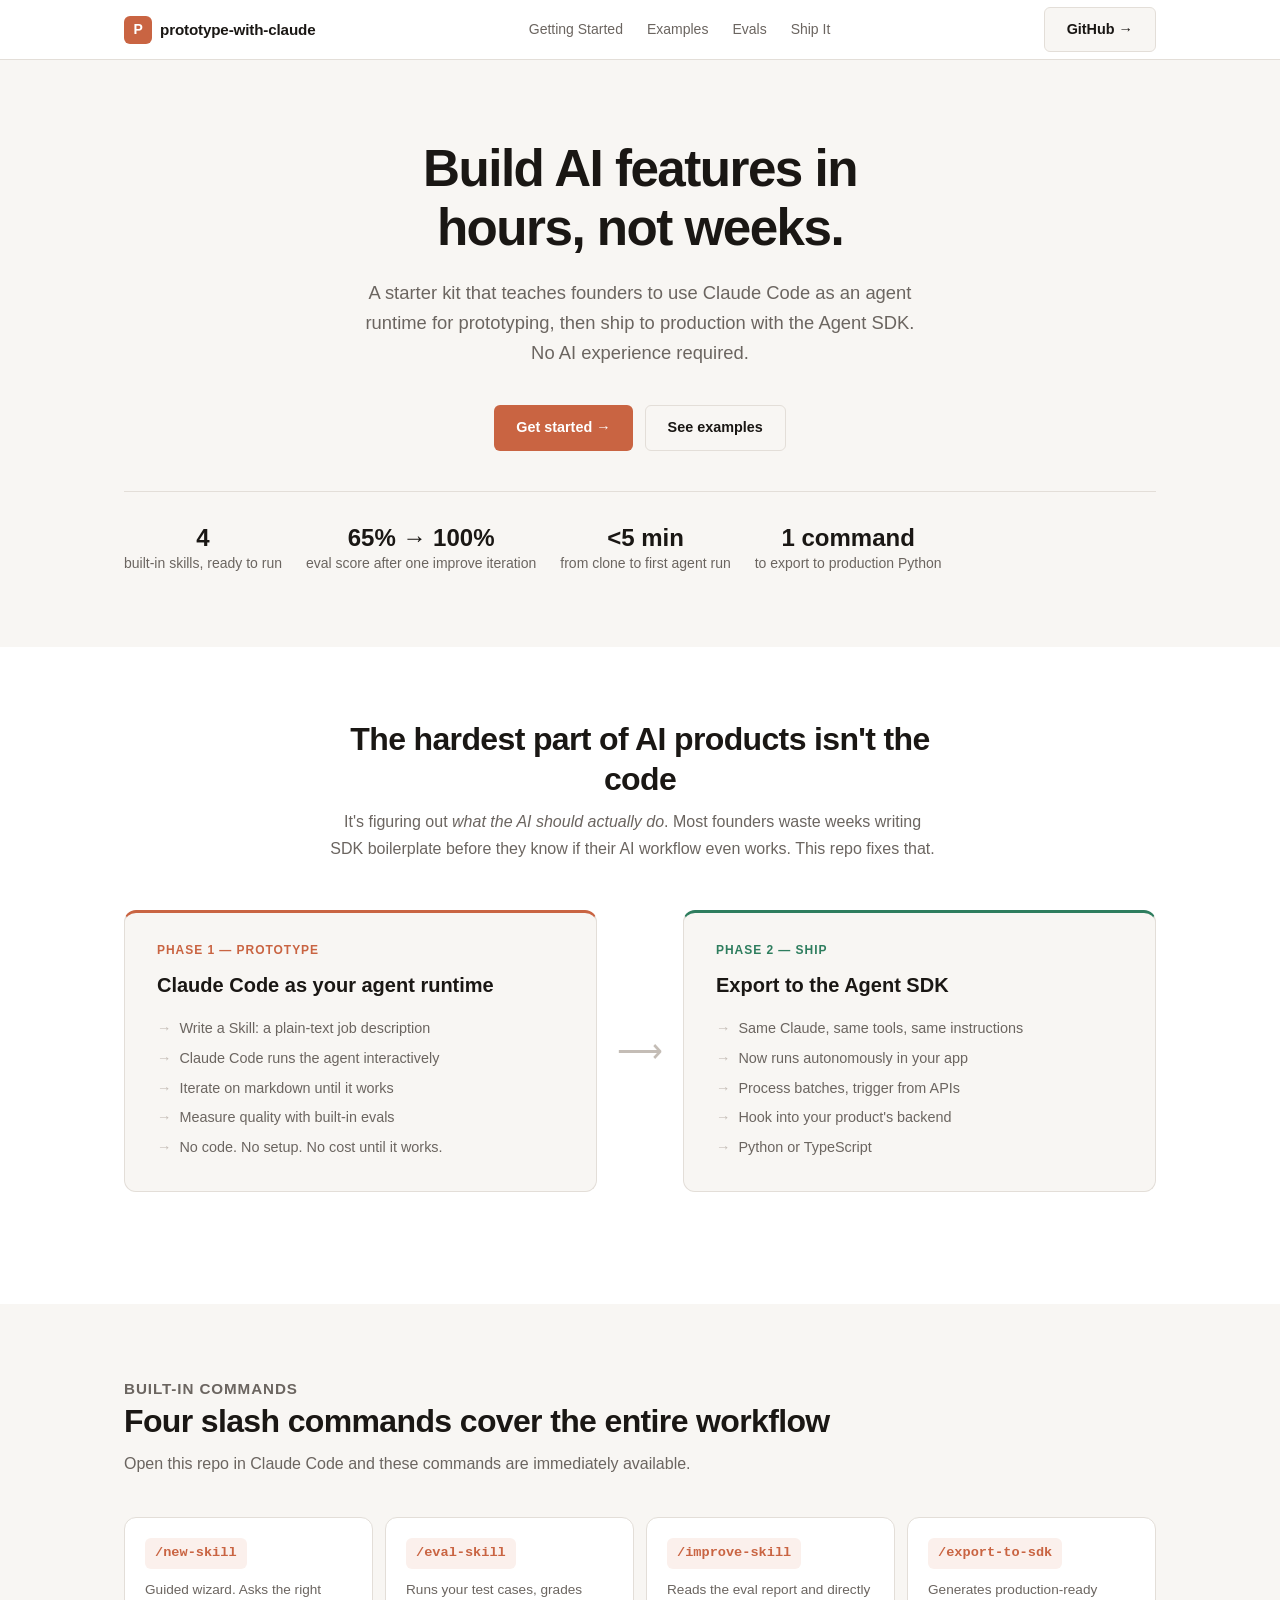
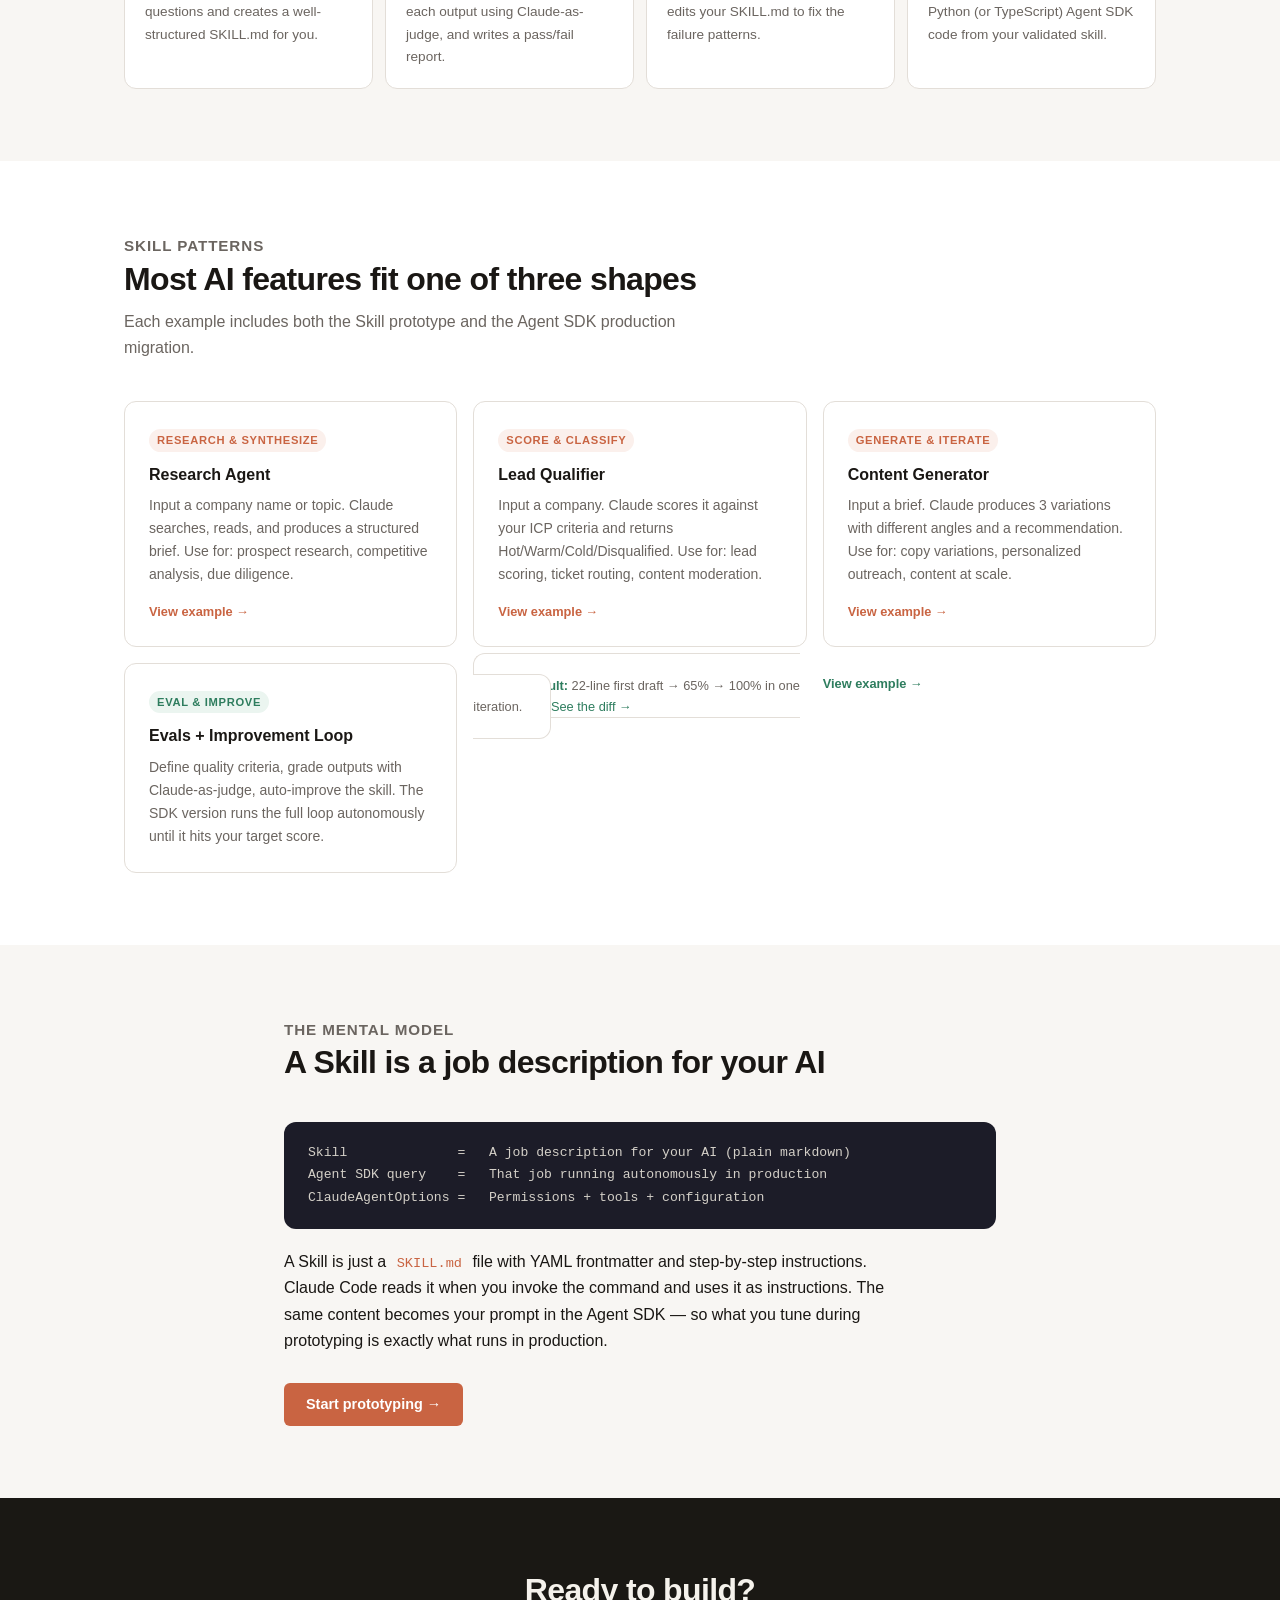
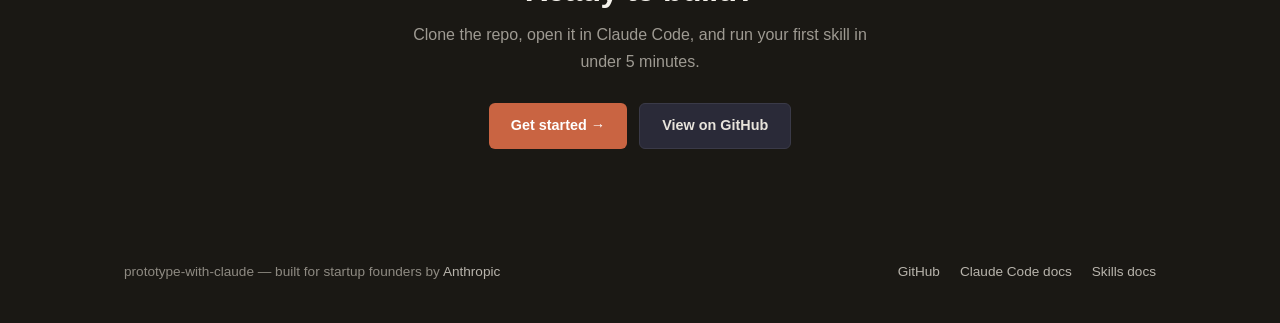
==== docs/index.html @ 5efada37 "Fix eval card layout: remove nested border box causing visual overlap Co-Authored-By: Claude Sonnet " ====
<!DOCTYPE html>
<html lang="en">
<head>
  <meta charset="UTF-8">
  <meta name="viewport" content="width=device-width, initial-scale=1.0">
  <title>prototype-with-claude — AI prototyping starter kit for founders</title>
  <meta name="description" content="Use Claude Code as your agent runtime to prototype AI features in hours, then ship with the Agent SDK.">
  <link rel="stylesheet" href="styles.css">
</head>
<body>

<nav>
  <div class="nav-inner">
    <a href="index.html" class="nav-logo" style="text-decoration:none">
      <div class="nav-logo-icon">P</div>
      prototype-with-claude
    </a>
    <div class="nav-links">
      <a href="getting-started.html">Getting Started</a>
      <a href="examples.html">Examples</a>
      <a href="evals.html">Evals</a>
      <a href="sdk-migration.html">Ship It</a>
    </div>
    <a href="https://github.com/sinned/prototype-with-claude" class="nav-gh btn btn-secondary" target="_blank">GitHub →</a>
  </div>
</nav>

<main>

  <!-- Hero -->
  <section class="hero section-alt">
    <div class="container">
      <h1>Build AI features in<br>hours, not weeks.</h1>
      <p class="hero-sub">
        A starter kit that teaches founders to use Claude Code as an agent runtime for prototyping,
        then ship to production with the Agent SDK. No AI experience required.
      </p>
      <div class="hero-btns">
        <a href="getting-started.html" class="btn btn-primary">Get started →</a>
        <a href="examples.html" class="btn btn-secondary">See examples</a>
      </div>
      <div style="display:flex;flex-wrap:wrap;gap:24px;margin-top:40px;padding-top:32px;border-top:1px solid var(--border)">
        <div style="font-size:0.875rem;color:var(--text-muted)">
          <strong style="font-size:1.5rem;color:var(--text);display:block;line-height:1.2">4</strong>
          built-in skills, ready to run
        </div>
        <div style="font-size:0.875rem;color:var(--text-muted)">
          <strong style="font-size:1.5rem;color:var(--text);display:block;line-height:1.2">65% → 100%</strong>
          eval score after one improve iteration
        </div>
        <div style="font-size:0.875rem;color:var(--text-muted)">
          <strong style="font-size:1.5rem;color:var(--text);display:block;line-height:1.2">&lt;5 min</strong>
          from clone to first agent run
        </div>
        <div style="font-size:0.875rem;color:var(--text-muted)">
          <strong style="font-size:1.5rem;color:var(--text);display:block;line-height:1.2">1 command</strong>
          to export to production Python
        </div>
      </div>
    </div>
  </section>

  <!-- Why -->
  <section class="section">
    <div class="container">
      <div class="section-header" style="text-align:center; max-width:620px; margin:0 auto 48px">
        <h2>The hardest part of AI products isn't the code</h2>
        <p>
          It's figuring out <em>what the AI should actually do</em>. Most founders waste weeks writing
          SDK boilerplate before they know if their AI workflow even works.
          This repo fixes that.
        </p>
      </div>

      <div class="phase-grid">
        <div class="phase-card phase-1">
          <div class="phase-label">Phase 1 — Prototype</div>
          <div class="phase-title">Claude Code as your agent runtime</div>
          <ul class="phase-items">
            <li>Write a Skill: a plain-text job description</li>
            <li>Claude Code runs the agent interactively</li>
            <li>Iterate on markdown until it works</li>
            <li>Measure quality with built-in evals</li>
            <li>No code. No setup. No cost until it works.</li>
          </ul>
        </div>
        <div class="phase-arrow">⟶</div>
        <div class="phase-card phase-2">
          <div class="phase-label">Phase 2 — Ship</div>
          <div class="phase-title">Export to the Agent SDK</div>
          <ul class="phase-items">
            <li>Same Claude, same tools, same instructions</li>
            <li>Now runs autonomously in your app</li>
            <li>Process batches, trigger from APIs</li>
            <li>Hook into your product's backend</li>
            <li>Python or TypeScript</li>
          </ul>
        </div>
      </div>
    </div>
  </section>

  <!-- Commands -->
  <section class="section section-alt">
    <div class="container">
      <div class="section-header">
        <h4>Built-in commands</h4>
        <h2>Four slash commands cover the entire workflow</h2>
        <p>Open this repo in Claude Code and these commands are immediately available.</p>
      </div>
      <div class="cmd-grid">
        <div class="cmd-card">
          <div class="cmd-name">/new-skill</div>
          <div class="cmd-desc">Guided wizard. Asks the right questions and creates a well-structured SKILL.md for you.</div>
        </div>
        <div class="cmd-card">
          <div class="cmd-name">/eval-skill</div>
          <div class="cmd-desc">Runs your test cases, grades each output using Claude-as-judge, and writes a pass/fail report.</div>
        </div>
        <div class="cmd-card">
          <div class="cmd-name">/improve-skill</div>
          <div class="cmd-desc">Reads the eval report and directly edits your SKILL.md to fix the failure patterns.</div>
        </div>
        <div class="cmd-card">
          <div class="cmd-name">/export-to-sdk</div>
          <div class="cmd-desc">Generates production-ready Python (or TypeScript) Agent SDK code from your validated skill.</div>
        </div>
      </div>
    </div>
  </section>

  <!-- Patterns -->
  <section class="section">
    <div class="container">
      <div class="section-header">
        <h4>Skill patterns</h4>
        <h2>Most AI features fit one of three shapes</h2>
        <p>Each example includes both the Skill prototype and the Agent SDK production migration.</p>
      </div>
      <div class="card-grid card-grid-2">
        <a href="examples.html#research" class="card" style="text-decoration:none;color:inherit">
          <div class="card-tag">Research &amp; Synthesize</div>
          <div class="card-title">Research Agent</div>
          <div class="card-desc">
            Input a company name or topic. Claude searches, reads, and produces a structured brief.
            Use for: prospect research, competitive analysis, due diligence.
          </div>
          <div style="margin-top:14px;font-size:0.8rem;color:var(--accent);font-weight:600">View example →</div>
        </a>
        <a href="examples.html#qualifier" class="card" style="text-decoration:none;color:inherit">
          <div class="card-tag">Score &amp; Classify</div>
          <div class="card-title">Lead Qualifier</div>
          <div class="card-desc">
            Input a company. Claude scores it against your ICP criteria and returns Hot/Warm/Cold/Disqualified.
            Use for: lead scoring, ticket routing, content moderation.
          </div>
          <div style="margin-top:14px;font-size:0.8rem;color:var(--accent);font-weight:600">View example →</div>
        </a>
        <a href="examples.html#content" class="card" style="text-decoration:none;color:inherit">
          <div class="card-tag">Generate &amp; Iterate</div>
          <div class="card-title">Content Generator</div>
          <div class="card-desc">
            Input a brief. Claude produces 3 variations with different angles and a recommendation.
            Use for: copy variations, personalized outreach, content at scale.
          </div>
          <div style="margin-top:14px;font-size:0.8rem;color:var(--accent);font-weight:600">View example →</div>
        </a>
        <a href="evals.html" class="card" style="text-decoration:none;color:inherit">
          <div class="card-tag green">Eval &amp; Improve</div>
          <div class="card-title">Evals + Improvement Loop</div>
          <div class="card-desc">
            Define quality criteria, grade outputs with Claude-as-judge, auto-improve the skill.
            The SDK version runs the full loop autonomously until it hits your target score.
          </div>
          <div style="margin-top:12px;font-size:0.8rem;color:var(--text-muted)">
            <strong style="color:var(--green)">Real result:</strong> 22-line first draft → 65% → 100% in one iteration. <a href="evals.html#demo" style="color:var(--green)">See the diff →</a>
          </div>
          <div style="margin-top:10px;font-size:0.8rem;color:var(--green);font-weight:600">View example →</div>
        </a>
      </div>
    </div>
  </section>

  <!-- Mental model -->
  <section class="section section-alt">
    <div class="container" style="max-width:760px">
      <div class="section-header">
        <h4>The mental model</h4>
        <h2>A Skill is a job description for your AI</h2>
      </div>
      <pre><code>Skill              =   A job description for your AI (plain markdown)
Agent SDK query    =   That job running autonomously in production
ClaudeAgentOptions =   Permissions + tools + configuration</code></pre>
      <p style="margin-top:20px">
        A Skill is just a <code>SKILL.md</code> file with YAML frontmatter and step-by-step instructions.
        Claude Code reads it when you invoke the command and uses it as instructions.
        The same content becomes your prompt in the Agent SDK — so what you tune during prototyping
        is exactly what runs in production.
      </p>
      <div style="margin-top:28px">
        <a href="getting-started.html" class="btn btn-primary">Start prototyping →</a>
      </div>
    </div>
  </section>

  <!-- CTA -->
  <section class="section" style="background:var(--bg-dark); color:#E8E4DC; text-align:center">
    <div class="container">
      <h2 style="color:#F5F2EC;margin-bottom:12px">Ready to build?</h2>
      <p style="color:#9E9A92;max-width:52ch;margin:0 auto 28px">
        Clone the repo, open it in Claude Code, and run your first skill in under 5 minutes.
      </p>
      <div class="hero-btns">
        <a href="getting-started.html" class="btn btn-primary">Get started →</a>
        <a href="https://github.com/sinned/prototype-with-claude" class="btn" style="background:#2A2A38;color:#E8E4DC;border:1px solid #3A3A48" target="_blank">View on GitHub</a>
      </div>
    </div>
  </section>

</main>

<footer>
  <div class="footer-inner">
    <span>prototype-with-claude — built for startup founders by <a href="https://anthropic.com" target="_blank">Anthropic</a></span>
    <div style="display:flex;gap:20px">
      <a href="https://github.com/sinned/prototype-with-claude" target="_blank">GitHub</a>
      <a href="https://code.claude.com/docs" target="_blank">Claude Code docs</a>
      <a href="https://platform.claude.com/docs/en/agents-and-tools/agent-skills/overview" target="_blank">Skills docs</a>
    </div>
  </div>
</footer>

</body>
</html>
---- docs/styles.css ----
/* ─── Reset & base ─── */
*, *::before, *::after { box-sizing: border-box; margin: 0; padding: 0; }

:root {
  --bg:          #FFFFFF;
  --bg-alt:      #F8F6F3;
  --bg-dark:     #1A1814;
  --text:        #1A1714;
  --text-muted:  #6B6560;
  --accent:      #C96442;
  --accent-bg:   #FBF0EC;
  --accent-dark: #A84F34;
  --border:      #E3DED8;
  --border-strong: #C4BDB6;
  --code-bg:     #1C1C28;
  --code-text:   #D4D0C8;
  --green:       #2E7D5E;
  --green-bg:    #EBF5F0;
  --radius:      6px;
  --radius-lg:   12px;
  --max-w:       1080px;
  --nav-h:       60px;
}

html { scroll-behavior: smooth; }

body {
  font-family: -apple-system, BlinkMacSystemFont, "Segoe UI", Roboto, sans-serif;
  font-size: 16px;
  line-height: 1.65;
  color: var(--text);
  background: var(--bg);
  -webkit-font-smoothing: antialiased;
}

/* ─── Typography ─── */
h1 { font-size: clamp(2rem, 5vw, 3.2rem); font-weight: 700; line-height: 1.15; letter-spacing: -0.03em; }
h2 { font-size: clamp(1.4rem, 3vw, 2rem); font-weight: 700; line-height: 1.25; letter-spacing: -0.02em; }
h3 { font-size: 1.15rem; font-weight: 600; line-height: 1.35; }
h4 { font-size: 0.95rem; font-weight: 600; text-transform: uppercase; letter-spacing: 0.06em; color: var(--text-muted); }
p { max-width: 68ch; }
p + p { margin-top: 0.9em; }
a { color: var(--accent); text-decoration: none; }
a:hover { text-decoration: underline; }
strong { font-weight: 600; }

/* ─── Layout ─── */
.container { max-width: var(--max-w); margin: 0 auto; padding: 0 24px; }
.section { padding: 72px 0; }
.section-sm { padding: 48px 0; }
.section-alt { background: var(--bg-alt); }

/* ─── Navigation ─── */
nav {
  position: sticky; top: 0; z-index: 100;
  height: var(--nav-h);
  background: rgba(255,255,255,0.92);
  backdrop-filter: blur(12px);
  border-bottom: 1px solid var(--border);
}
.nav-inner {
  max-width: var(--max-w); margin: 0 auto; padding: 0 24px;
  height: 100%; display: flex; align-items: center; justify-content: space-between;
  gap: 16px;
}
.nav-logo {
  font-weight: 700; font-size: 0.95rem; color: var(--text); letter-spacing: -0.01em;
  display: flex; align-items: center; gap: 8px;
}
.nav-logo-icon {
  width: 28px; height: 28px; background: var(--accent); border-radius: 6px;
  display: flex; align-items: center; justify-content: center;
  color: white; font-size: 14px; font-weight: 700;
}
.nav-links { display: flex; align-items: center; gap: 4px; }
.nav-links a {
  color: var(--text-muted); font-size: 0.875rem; font-weight: 500; padding: 6px 10px;
  border-radius: var(--radius); transition: color 0.15s, background 0.15s;
}
.nav-links a:hover { color: var(--text); background: var(--bg-alt); text-decoration: none; }
.nav-links a.active { color: var(--accent); }
.nav-gh {
  font-size: 0.875rem; font-weight: 500; padding: 6px 14px; border-radius: var(--radius);
  border: 1px solid var(--border); color: var(--text); transition: border-color 0.15s;
}
.nav-gh:hover { border-color: var(--border-strong); text-decoration: none; }

/* ─── Hero ─── */
.hero { padding: 80px 0 72px; text-align: center; }
.hero h1 { margin-bottom: 20px; }
.hero-sub {
  font-size: 1.15rem; color: var(--text-muted); max-width: 56ch; margin: 0 auto 36px;
}
.hero-btns { display: flex; gap: 12px; justify-content: center; flex-wrap: wrap; }
.btn {
  display: inline-flex; align-items: center; gap: 6px;
  padding: 10px 22px; border-radius: var(--radius); font-size: 0.9rem; font-weight: 600;
  transition: all 0.15s; cursor: pointer; border: none;
}
.btn-primary { background: var(--accent); color: white; }
.btn-primary:hover { background: var(--accent-dark); text-decoration: none; }
.btn-secondary { background: var(--bg-alt); color: var(--text); border: 1px solid var(--border); }
.btn-secondary:hover { border-color: var(--border-strong); background: #F0ECE6; text-decoration: none; }

/* ─── Phase diagram ─── */
.phase-grid {
  display: grid; grid-template-columns: 1fr auto 1fr; align-items: center; gap: 20px;
  margin: 40px 0;
}
.phase-card {
  background: var(--bg-alt); border: 1px solid var(--border); border-radius: var(--radius-lg);
  padding: 28px 32px;
}
.phase-card.phase-1 { border-top: 3px solid var(--accent); }
.phase-card.phase-2 { border-top: 3px solid var(--green); }
.phase-label { font-size: 0.75rem; font-weight: 700; text-transform: uppercase; letter-spacing: 0.08em; margin-bottom: 8px; }
.phase-1 .phase-label { color: var(--accent); }
.phase-2 .phase-label { color: var(--green); }
.phase-title { font-size: 1.25rem; font-weight: 700; margin-bottom: 12px; }
.phase-items { list-style: none; font-size: 0.9rem; color: var(--text-muted); }
.phase-items li { padding: 3px 0; display: flex; align-items: flex-start; gap: 8px; }
.phase-items li::before { content: "→"; color: var(--border-strong); flex-shrink: 0; }
.phase-arrow { font-size: 2rem; color: var(--border-strong); text-align: center; }

/* ─── Cards ─── */
.card-grid { display: grid; grid-template-columns: repeat(auto-fill, minmax(240px, 1fr)); gap: 16px; margin-top: 32px; }
.card-grid-2 { grid-template-columns: repeat(auto-fill, minmax(320px, 1fr)); }
.card {
  background: var(--bg); border: 1px solid var(--border); border-radius: var(--radius-lg);
  padding: 24px; transition: border-color 0.15s, box-shadow 0.15s;
}
.card:hover { border-color: var(--border-strong); box-shadow: 0 2px 12px rgba(0,0,0,0.06); }
.card-icon { font-size: 1.5rem; margin-bottom: 12px; }
.card-title { font-weight: 600; margin-bottom: 6px; }
.card-desc { font-size: 0.875rem; color: var(--text-muted); }
.card-tag {
  display: inline-block; font-size: 0.7rem; font-weight: 600; text-transform: uppercase; letter-spacing: 0.06em;
  padding: 2px 8px; border-radius: 100px; margin-bottom: 10px;
  background: var(--accent-bg); color: var(--accent);
}
.card-tag.green { background: var(--green-bg); color: var(--green); }

/* ─── Command pills ─── */
.cmd-grid { display: grid; grid-template-columns: repeat(auto-fill, minmax(220px, 1fr)); gap: 12px; margin-top: 28px; }
.cmd-card {
  background: var(--bg); border: 1px solid var(--border); border-radius: var(--radius-lg); padding: 20px;
}
.cmd-name {
  font-family: "SF Mono", "Fira Code", "Cascadia Code", Consolas, monospace;
  font-size: 0.85rem; font-weight: 600; color: var(--accent);
  background: var(--accent-bg); padding: 4px 10px; border-radius: var(--radius);
  display: inline-block; margin-bottom: 10px;
}
.cmd-desc { font-size: 0.85rem; color: var(--text-muted); }

/* ─── Code blocks ─── */
pre {
  background: var(--code-bg); color: var(--code-text);
  border-radius: var(--radius-lg); padding: 20px 24px;
  overflow-x: auto; font-size: 0.82rem; line-height: 1.7;
  margin: 16px 0;
}
code {
  font-family: "SF Mono", "Fira Code", "Cascadia Code", Consolas, monospace;
}
p code, li code {
  background: var(--bg-alt); color: var(--accent);
  padding: 2px 6px; border-radius: 4px; font-size: 0.85em;
}
pre code { background: none; color: inherit; padding: 0; border-radius: 0; font-size: inherit; }
.code-label {
  font-size: 0.7rem; font-weight: 700; text-transform: uppercase; letter-spacing: 0.08em;
  color: var(--text-muted); margin-bottom: 6px; display: block;
}

/* ─── Step list ─── */
.steps { list-style: none; counter-reset: step; margin: 24px 0; }
.steps li {
  counter-increment: step; display: flex; gap: 16px; margin-bottom: 24px;
  align-items: flex-start;
}
.steps li::before {
  content: counter(step); flex-shrink: 0;
  width: 28px; height: 28px; border-radius: 50%;
  background: var(--accent); color: white;
  font-size: 0.8rem; font-weight: 700;
  display: flex; align-items: center; justify-content: center;
  margin-top: 2px;
}
.step-content h3 { margin-bottom: 4px; }
.step-content p { font-size: 0.9rem; color: var(--text-muted); }

/* ─── Two-column comparison ─── */
.compare {
  display: grid; grid-template-columns: 1fr 1fr; gap: 24px; margin: 24px 0;
}
.compare-col h4 { margin-bottom: 8px; }
.compare-col.left { border-right: 1px solid var(--border); padding-right: 24px; }

/* ─── Table ─── */
table { width: 100%; border-collapse: collapse; margin: 20px 0; font-size: 0.875rem; }
th { text-align: left; font-weight: 600; padding: 10px 14px; border-bottom: 2px solid var(--border); font-size: 0.8rem; text-transform: uppercase; letter-spacing: 0.05em; color: var(--text-muted); }
td { padding: 10px 14px; border-bottom: 1px solid var(--border); }
tr:last-child td { border-bottom: none; }
td code { font-size: 0.8rem; }

/* ─── Callout ─── */
.callout {
  border-left: 3px solid var(--accent); background: var(--accent-bg);
  padding: 14px 18px; border-radius: 0 var(--radius) var(--radius) 0; margin: 20px 0;
}
.callout.green { border-color: var(--green); background: var(--green-bg); }
.callout p { font-size: 0.9rem; max-width: none; }

/* ─── Loop diagram ─── */
.loop {
  display: flex; align-items: center; justify-content: center;
  flex-wrap: wrap; gap: 0; margin: 36px 0;
}
.loop-step {
  background: var(--bg-alt); border: 1px solid var(--border); border-radius: var(--radius-lg);
  padding: 14px 20px; text-align: center; min-width: 100px;
}
.loop-step-num { font-size: 0.7rem; font-weight: 700; text-transform: uppercase; letter-spacing: 0.08em; color: var(--accent); }
.loop-step-name { font-size: 0.85rem; font-weight: 600; margin-top: 4px; }
.loop-arrow { font-size: 1.2rem; color: var(--border-strong); padding: 0 8px; }

/* ─── Section header ─── */
.section-header { margin-bottom: 40px; }
.section-header h2 { margin-bottom: 10px; }
.section-header p { color: var(--text-muted); }

/* ─── Footer ─── */
footer {
  background: var(--bg-dark); color: #8E8A82; padding: 40px 0;
  font-size: 0.85rem;
}
.footer-inner {
  max-width: var(--max-w); margin: 0 auto; padding: 0 24px;
  display: flex; justify-content: space-between; align-items: center; flex-wrap: wrap; gap: 16px;
}
footer a { color: #B8B4AC; }
footer a:hover { color: #E8E4DC; }

/* ─── Responsive ─── */
@media (max-width: 700px) {
  .phase-grid { grid-template-columns: 1fr; }
  .phase-arrow { transform: rotate(90deg); }
  .compare { grid-template-columns: 1fr; }
  .compare-col.left { border-right: none; padding-right: 0; border-bottom: 1px solid var(--border); padding-bottom: 24px; }
  .nav-links { display: none; }
  .loop { flex-direction: column; }
  .loop-arrow { transform: rotate(90deg); }
  h1 { font-size: 2rem; }
}
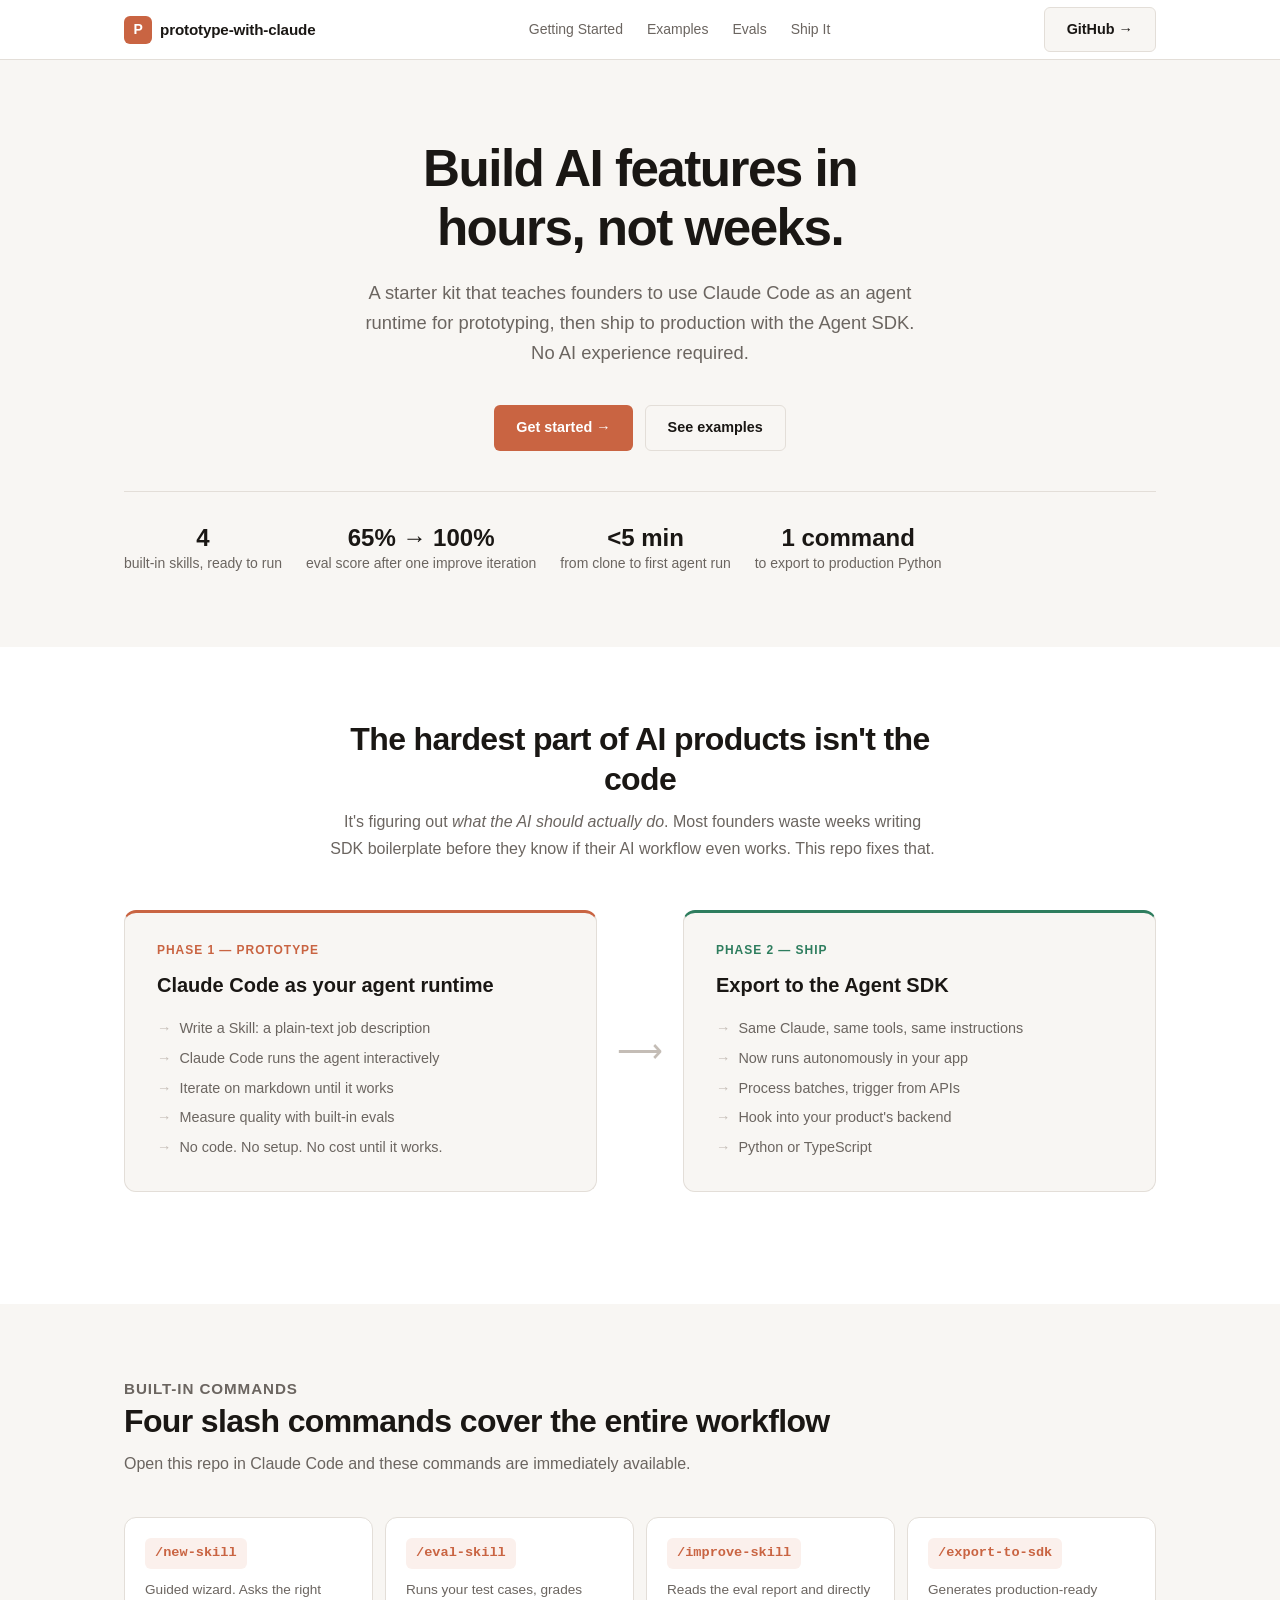
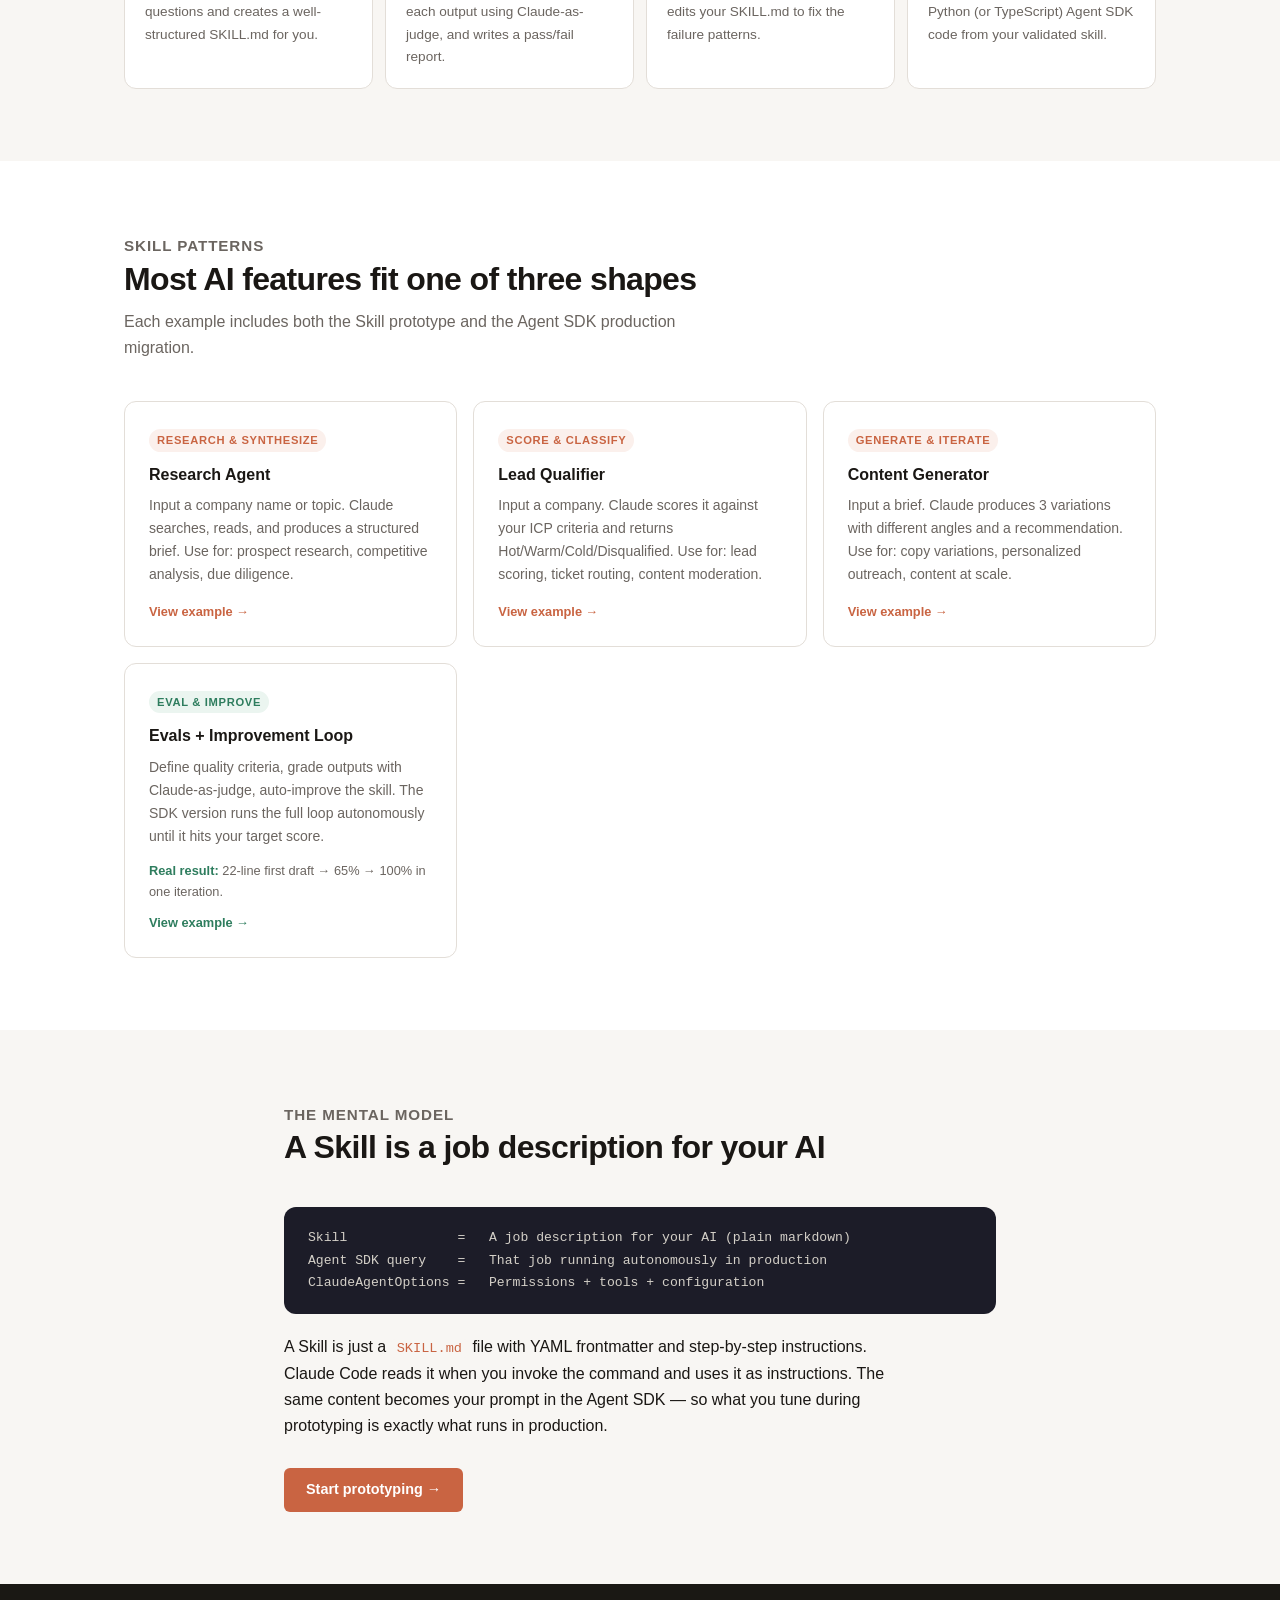
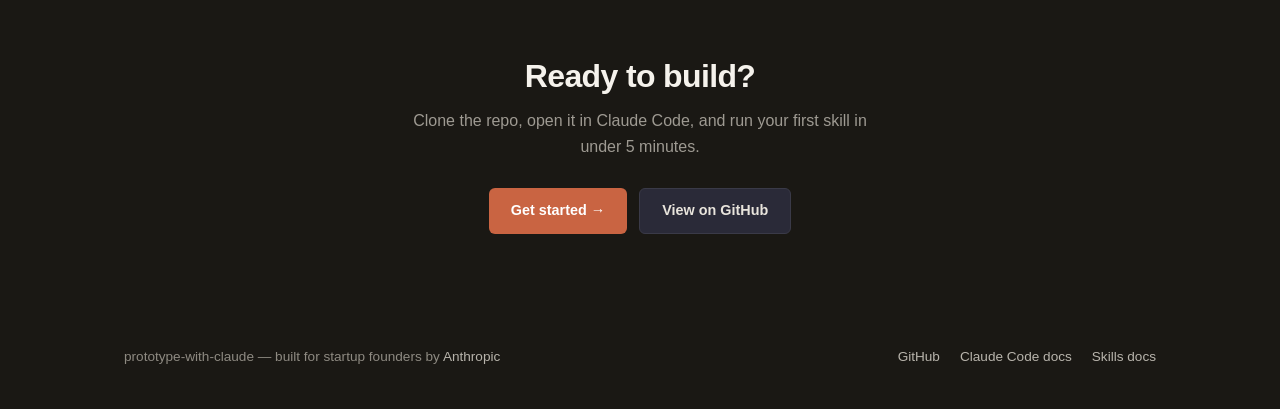
==== commit eb3f5a85: "Fix nested <a> in eval card causing text to float outside card Co-Authored-By: Claude Sonnet 4.6 <no" ====
--- a/docs/index.html
+++ b/docs/index.html
@@ -173,7 +173,7 @@
             The SDK version runs the full loop autonomously until it hits your target score.
           </div>
           <div style="margin-top:12px;font-size:0.8rem;color:var(--text-muted)">
-            <strong style="color:var(--green)">Real result:</strong> 22-line first draft → 65% → 100% in one iteration. <a href="evals.html#demo" style="color:var(--green)">See the diff →</a>
+            <strong style="color:var(--green)">Real result:</strong> 22-line first draft → 65% → 100% in one iteration.
           </div>
           <div style="margin-top:10px;font-size:0.8rem;color:var(--green);font-weight:600">View example →</div>
         </a>
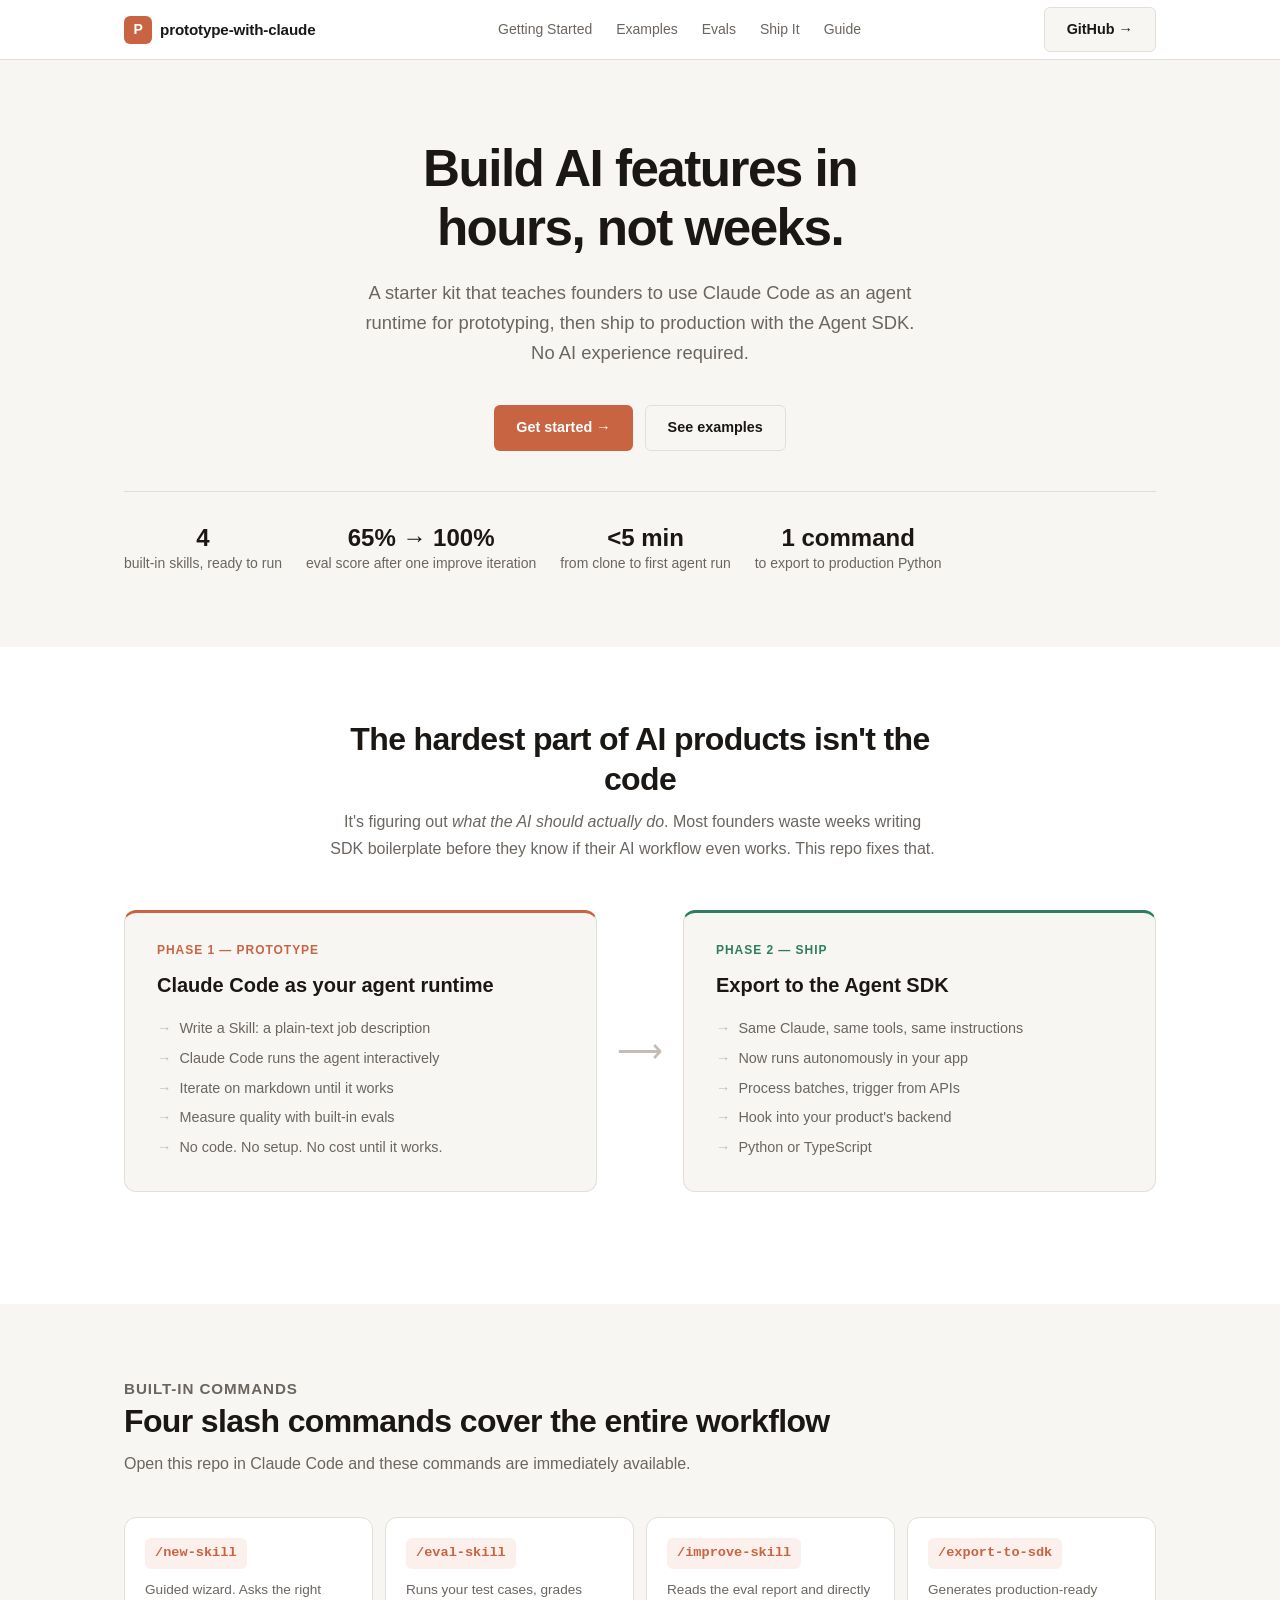
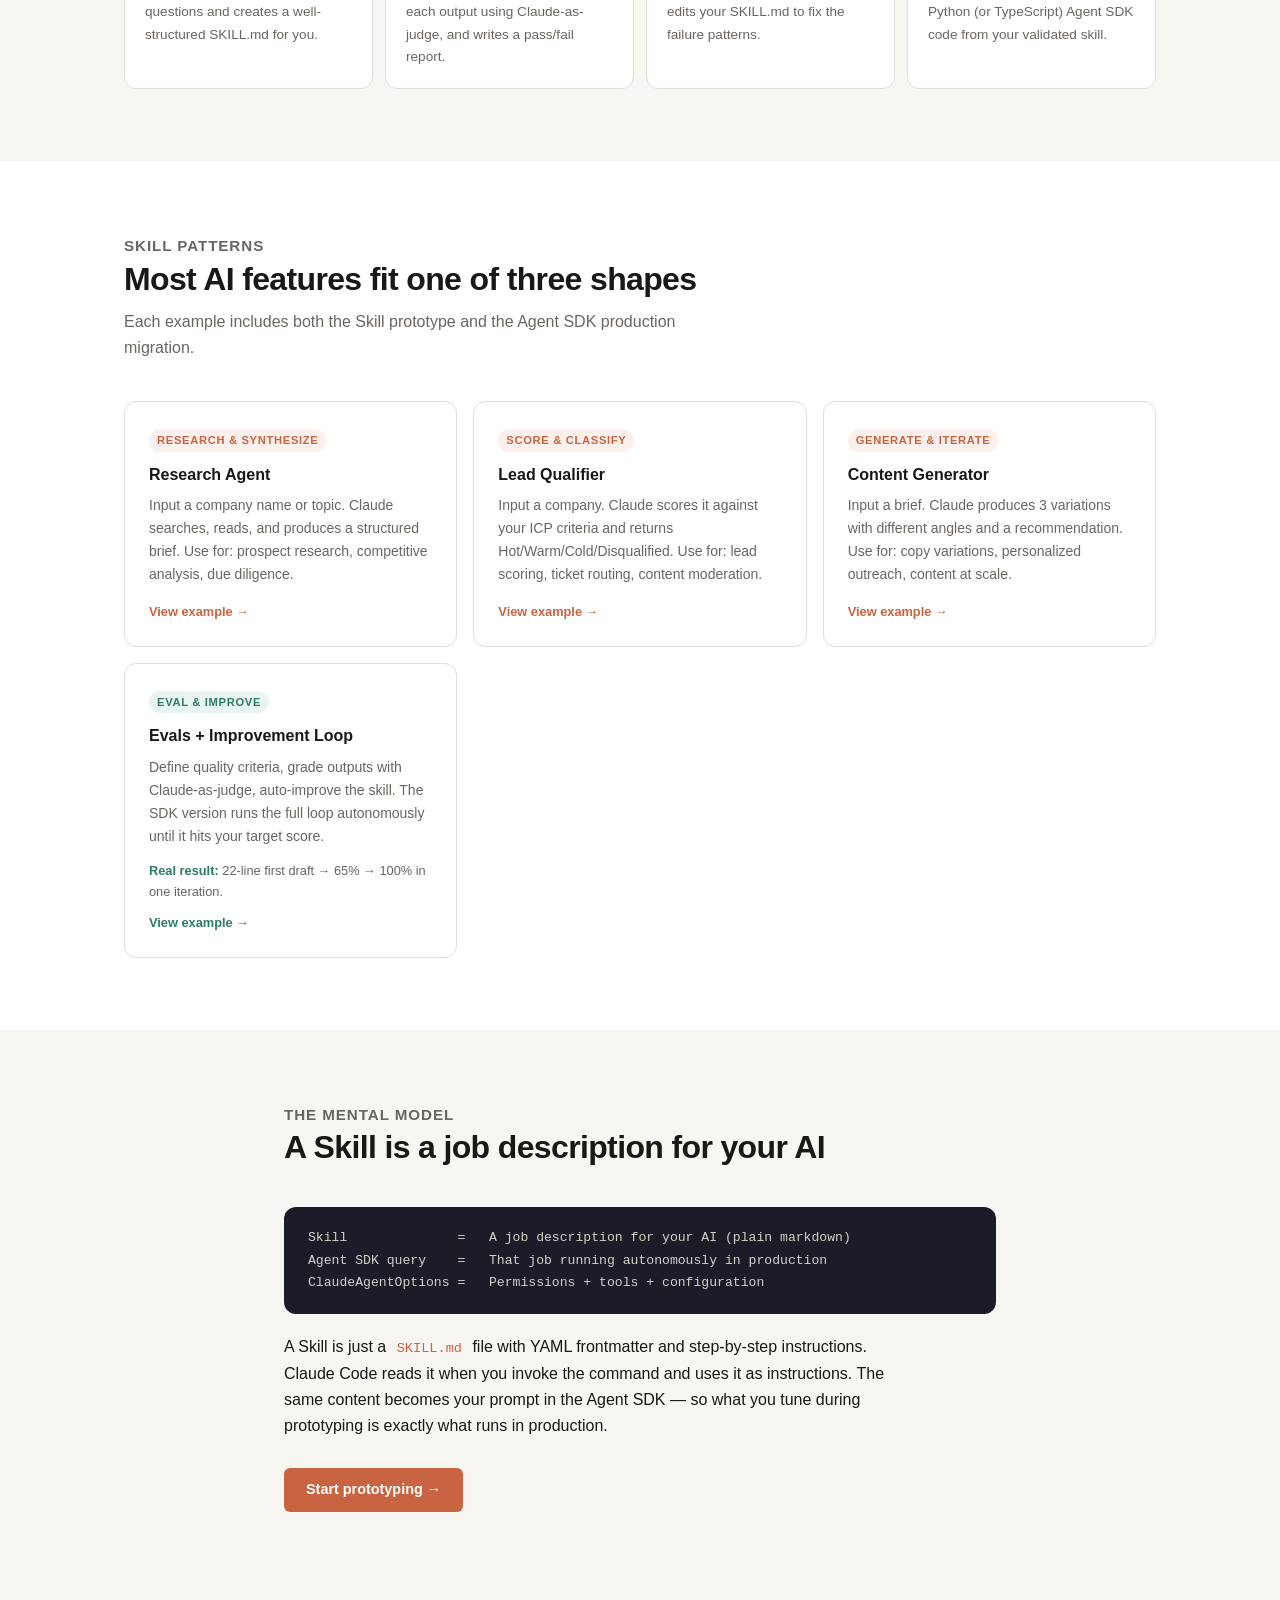
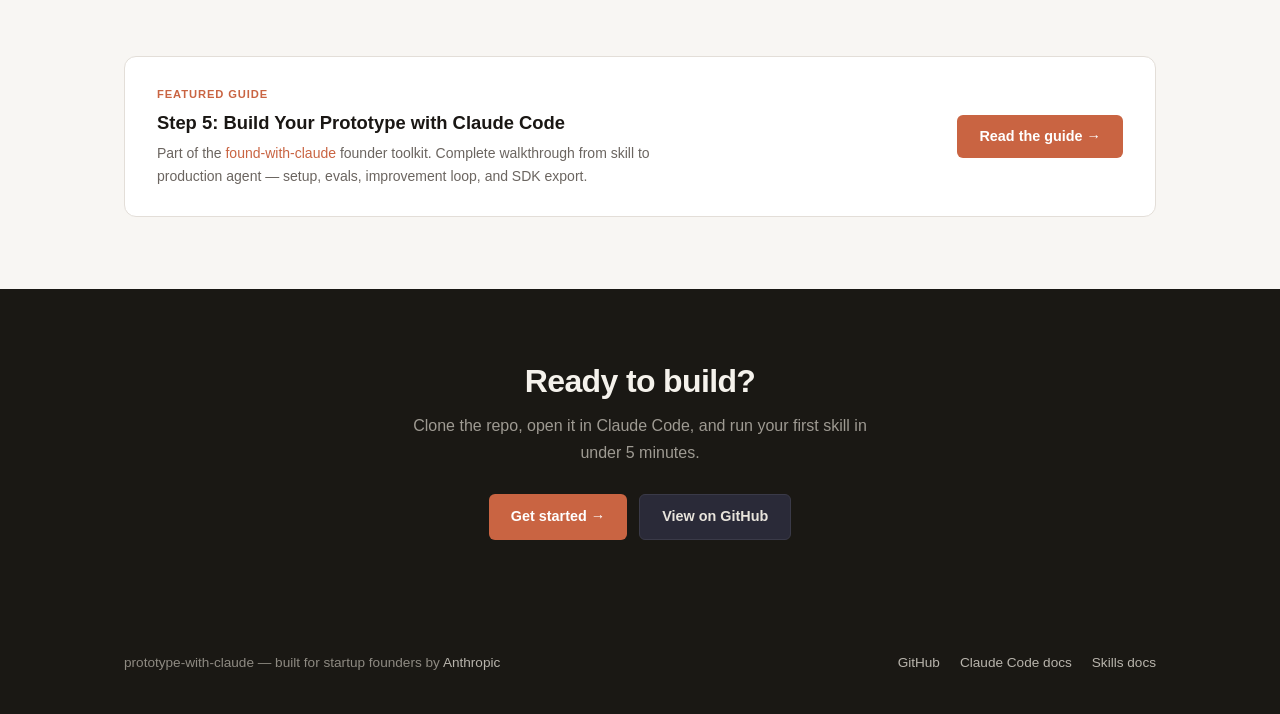
==== commit 1a92a8f6: "Add Step 5 guide blog post and nav link to all pages - New page: docs/blog-step-5.html — complete wa" ====
--- a/docs/index.html
+++ b/docs/index.html
@@ -20,6 +20,7 @@
       <a href="examples.html">Examples</a>
       <a href="evals.html">Evals</a>
       <a href="sdk-migration.html">Ship It</a>
+      <a href="blog-step-5.html">Guide</a>
     </div>
     <a href="https://github.com/sinned/prototype-with-claude" class="nav-gh btn btn-secondary" target="_blank">GitHub →</a>
   </div>
@@ -203,6 +204,23 @@
     </div>
   </section>
 
+  <!-- Featured guide -->
+  <section class="section section-alt">
+    <div class="container">
+      <div style="display:grid;grid-template-columns:1fr auto;align-items:center;gap:24px;background:var(--bg);border:1px solid var(--border);border-radius:var(--radius-lg);padding:28px 32px;flex-wrap:wrap">
+        <div>
+          <div style="font-size:0.7rem;font-weight:700;text-transform:uppercase;letter-spacing:0.08em;color:var(--accent);margin-bottom:8px">Featured guide</div>
+          <h3 style="margin-bottom:6px">Step 5: Build Your Prototype with Claude Code</h3>
+          <p style="font-size:0.875rem;color:var(--text-muted);margin:0">
+            Part of the <a href="https://github.com/sinned/found-with-claude" target="_blank">found-with-claude</a> founder toolkit.
+            Complete walkthrough from skill to production agent — setup, evals, improvement loop, and SDK export.
+          </p>
+        </div>
+        <a href="blog-step-5.html" class="btn btn-primary" style="white-space:nowrap;flex-shrink:0">Read the guide →</a>
+      </div>
+    </div>
+  </section>
+
   <!-- CTA -->
   <section class="section" style="background:var(--bg-dark); color:#E8E4DC; text-align:center">
     <div class="container">
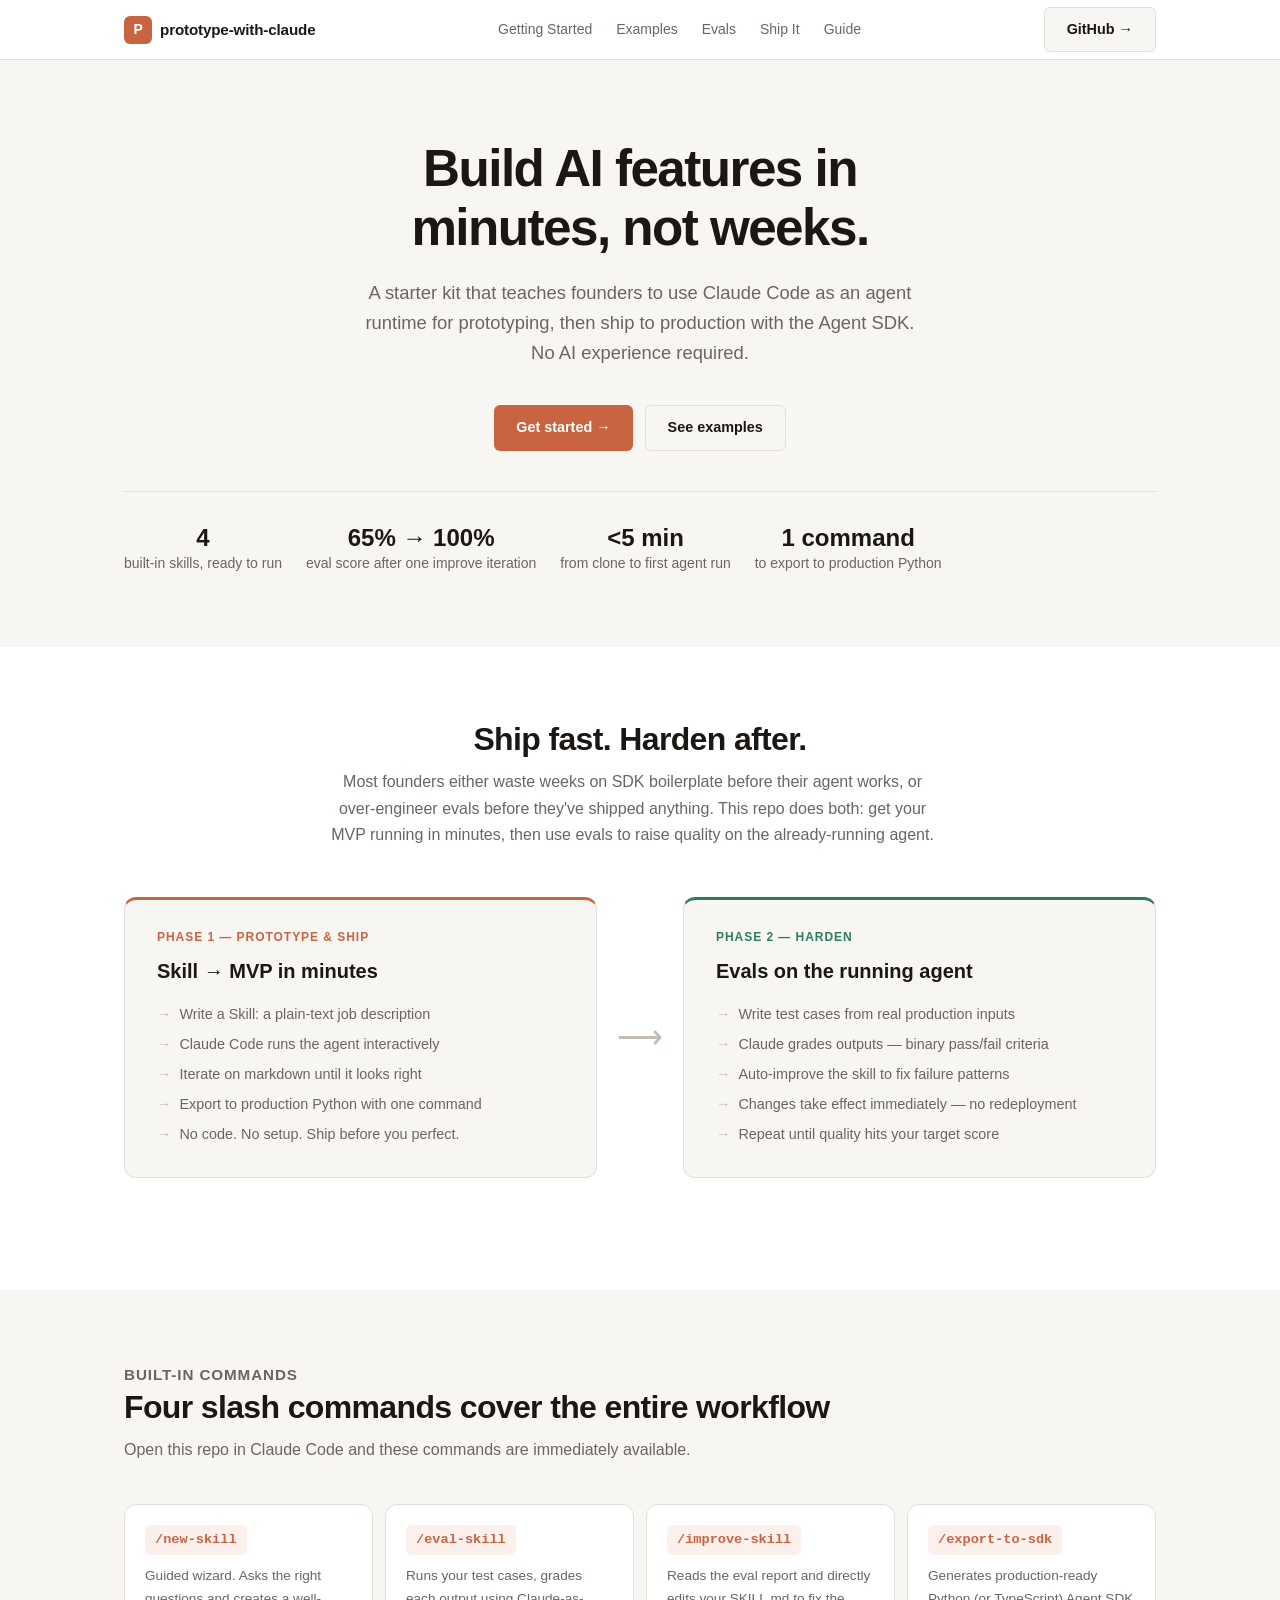
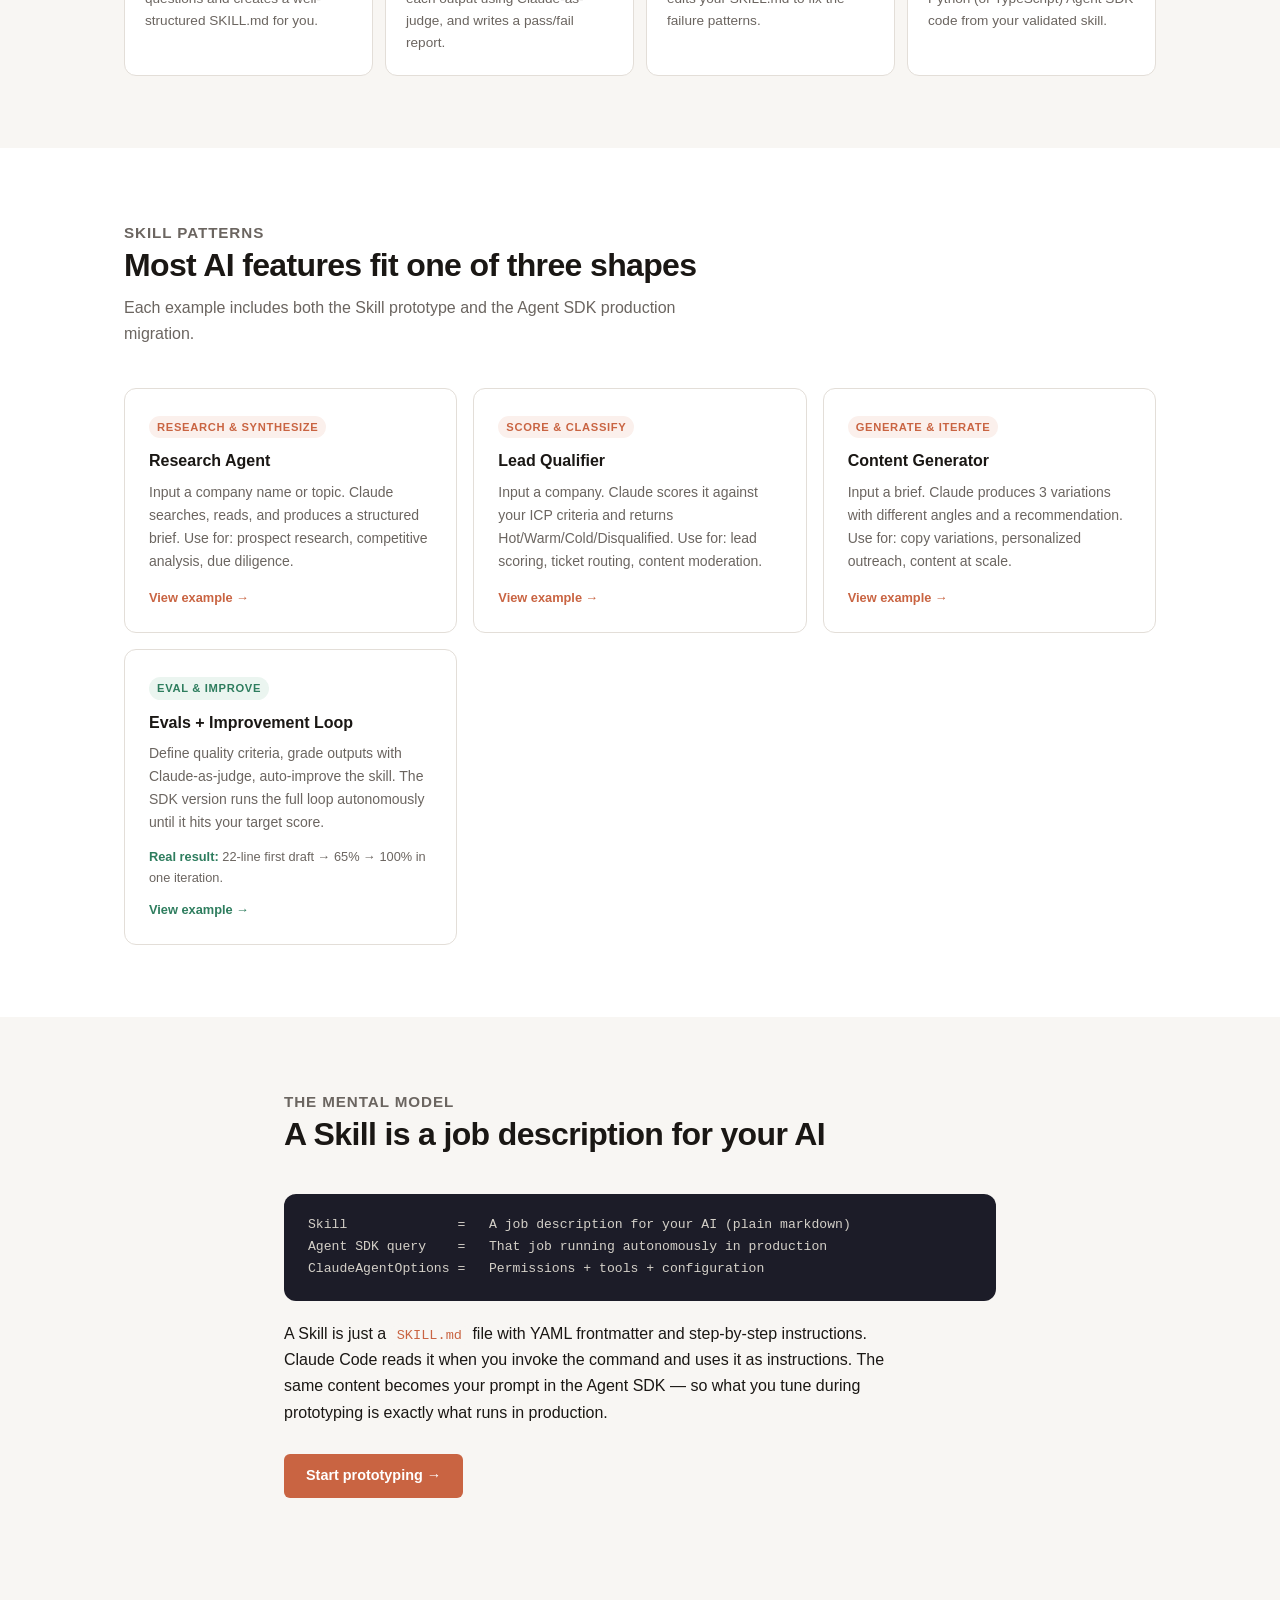
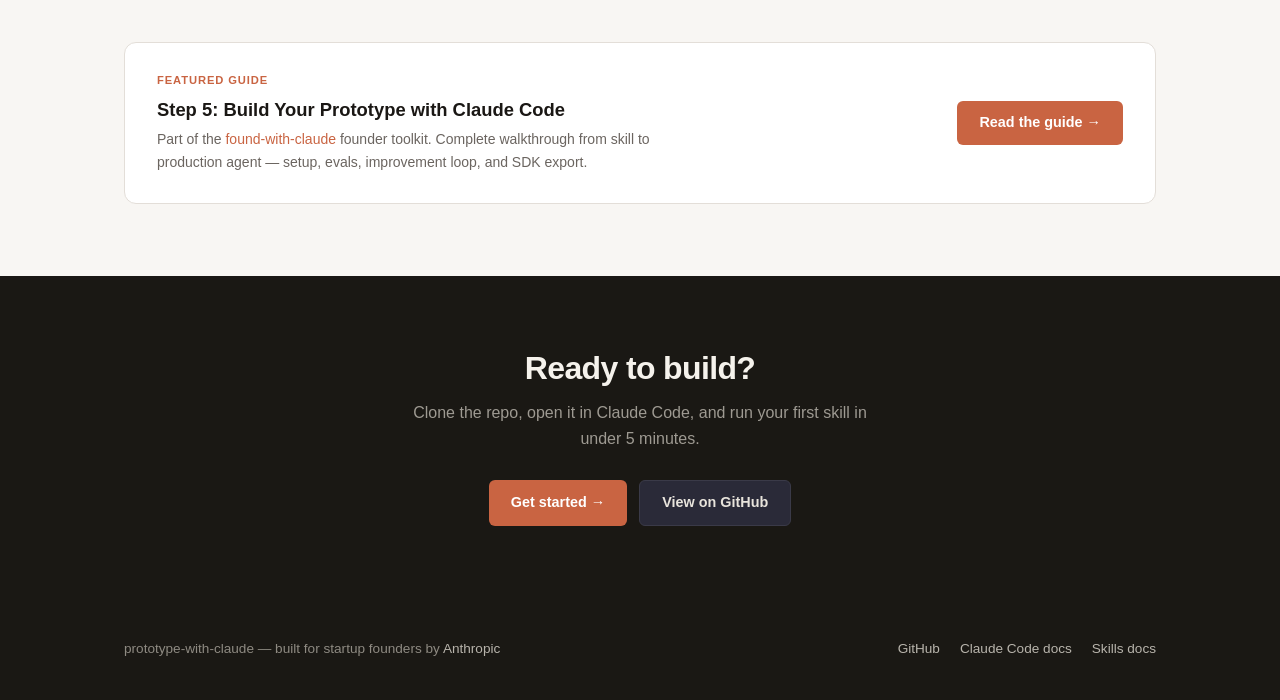
==== commit dc6b5d6c: "Reorder workflow: prototype → ship MVP → harden with evals The eval step moves to after the first pr" ====
--- a/docs/index.html
+++ b/docs/index.html
@@ -31,7 +31,7 @@
   <!-- Hero -->
   <section class="hero section-alt">
     <div class="container">
-      <h1>Build AI features in<br>hours, not weeks.</h1>
+      <h1>Build AI features in<br>minutes, not weeks.</h1>
       <p class="hero-sub">
         A starter kit that teaches founders to use Claude Code as an agent runtime for prototyping,
         then ship to production with the Agent SDK. No AI experience required.
@@ -65,36 +65,36 @@
   <section class="section">
     <div class="container">
       <div class="section-header" style="text-align:center; max-width:620px; margin:0 auto 48px">
-        <h2>The hardest part of AI products isn't the code</h2>
+        <h2>Ship fast. Harden after.</h2>
         <p>
-          It's figuring out <em>what the AI should actually do</em>. Most founders waste weeks writing
-          SDK boilerplate before they know if their AI workflow even works.
-          This repo fixes that.
+          Most founders either waste weeks on SDK boilerplate before their agent works,
+          or over-engineer evals before they've shipped anything.
+          This repo does both: get your MVP running in minutes, then use evals to raise quality on the already-running agent.
         </p>
       </div>
 
       <div class="phase-grid">
         <div class="phase-card phase-1">
-          <div class="phase-label">Phase 1 — Prototype</div>
-          <div class="phase-title">Claude Code as your agent runtime</div>
+          <div class="phase-label">Phase 1 — Prototype &amp; Ship</div>
+          <div class="phase-title">Skill → MVP in minutes</div>
           <ul class="phase-items">
             <li>Write a Skill: a plain-text job description</li>
             <li>Claude Code runs the agent interactively</li>
-            <li>Iterate on markdown until it works</li>
-            <li>Measure quality with built-in evals</li>
-            <li>No code. No setup. No cost until it works.</li>
+            <li>Iterate on markdown until it looks right</li>
+            <li>Export to production Python with one command</li>
+            <li>No code. No setup. Ship before you perfect.</li>
           </ul>
         </div>
         <div class="phase-arrow">⟶</div>
         <div class="phase-card phase-2">
-          <div class="phase-label">Phase 2 — Ship</div>
-          <div class="phase-title">Export to the Agent SDK</div>
+          <div class="phase-label">Phase 2 — Harden</div>
+          <div class="phase-title">Evals on the running agent</div>
           <ul class="phase-items">
-            <li>Same Claude, same tools, same instructions</li>
-            <li>Now runs autonomously in your app</li>
-            <li>Process batches, trigger from APIs</li>
-            <li>Hook into your product's backend</li>
-            <li>Python or TypeScript</li>
+            <li>Write test cases from real production inputs</li>
+            <li>Claude grades outputs — binary pass/fail criteria</li>
+            <li>Auto-improve the skill to fix failure patterns</li>
+            <li>Changes take effect immediately — no redeployment</li>
+            <li>Repeat until quality hits your target score</li>
           </ul>
         </div>
       </div>
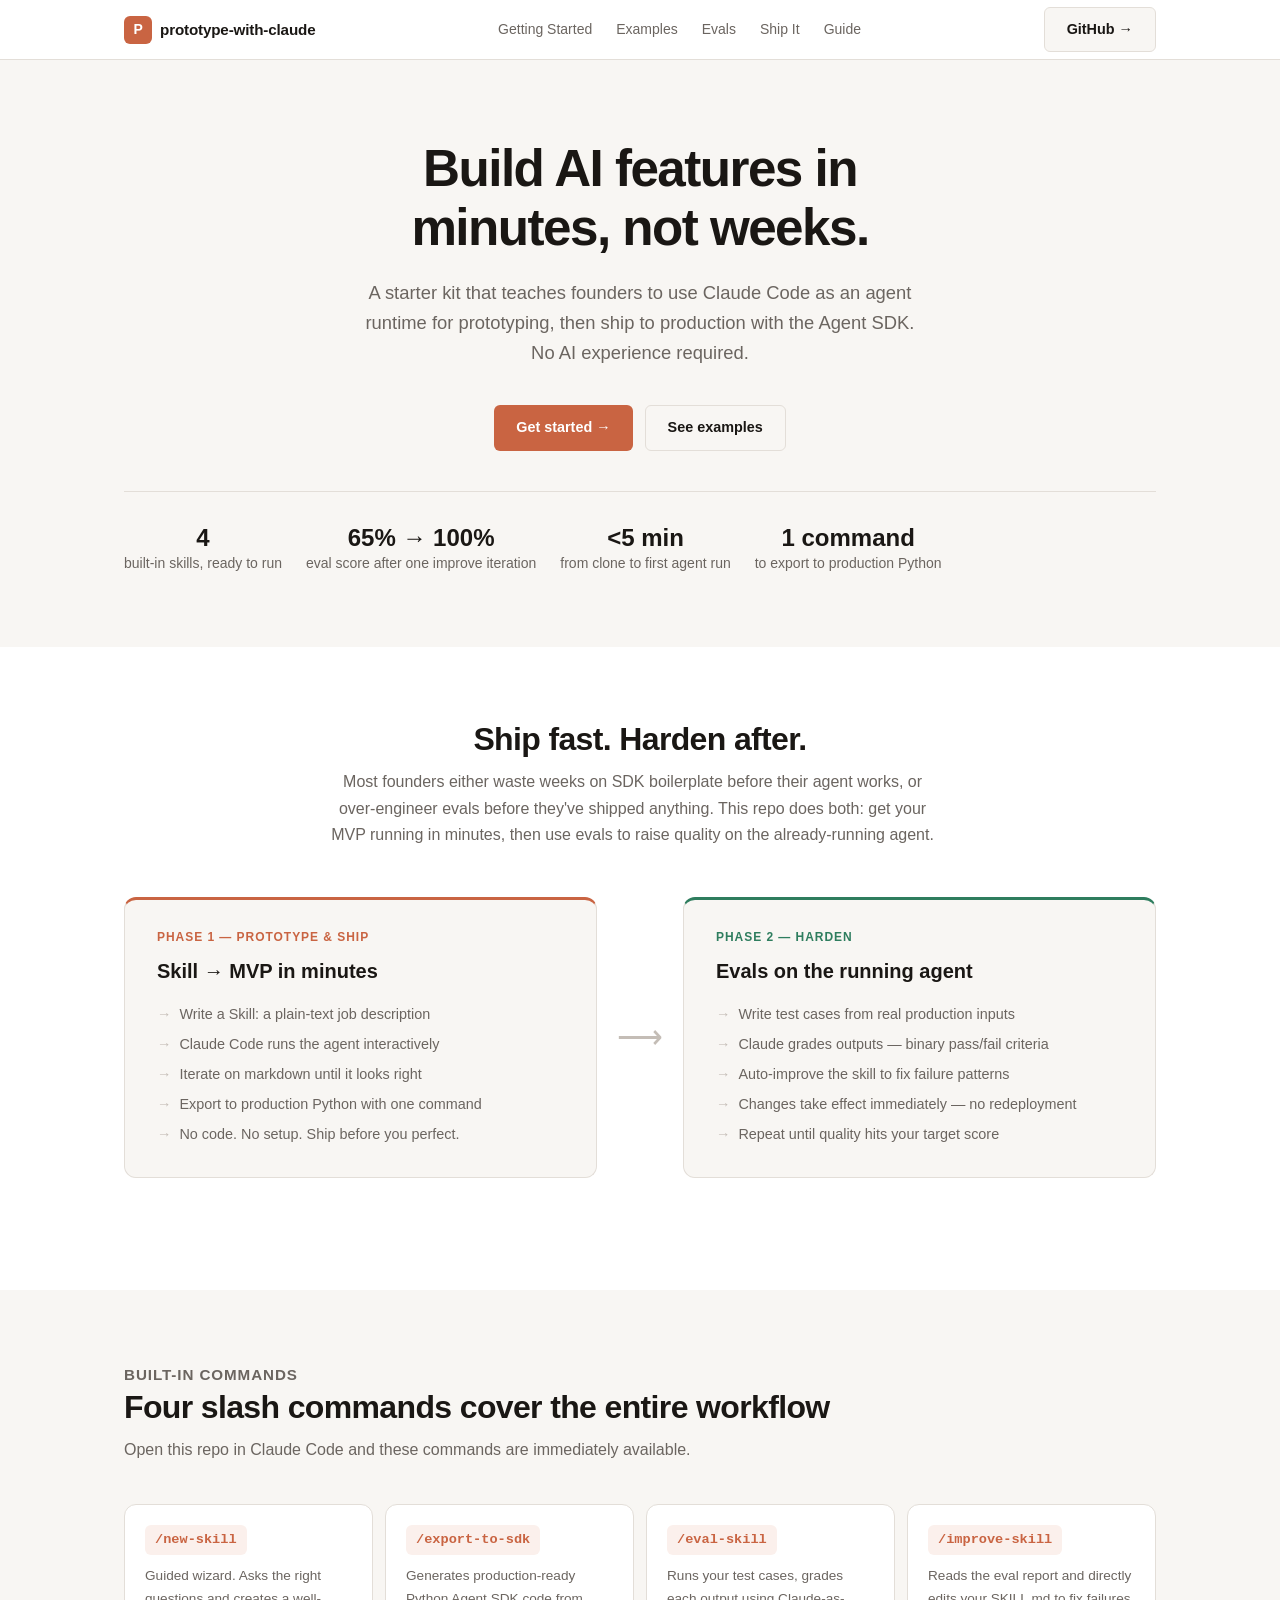
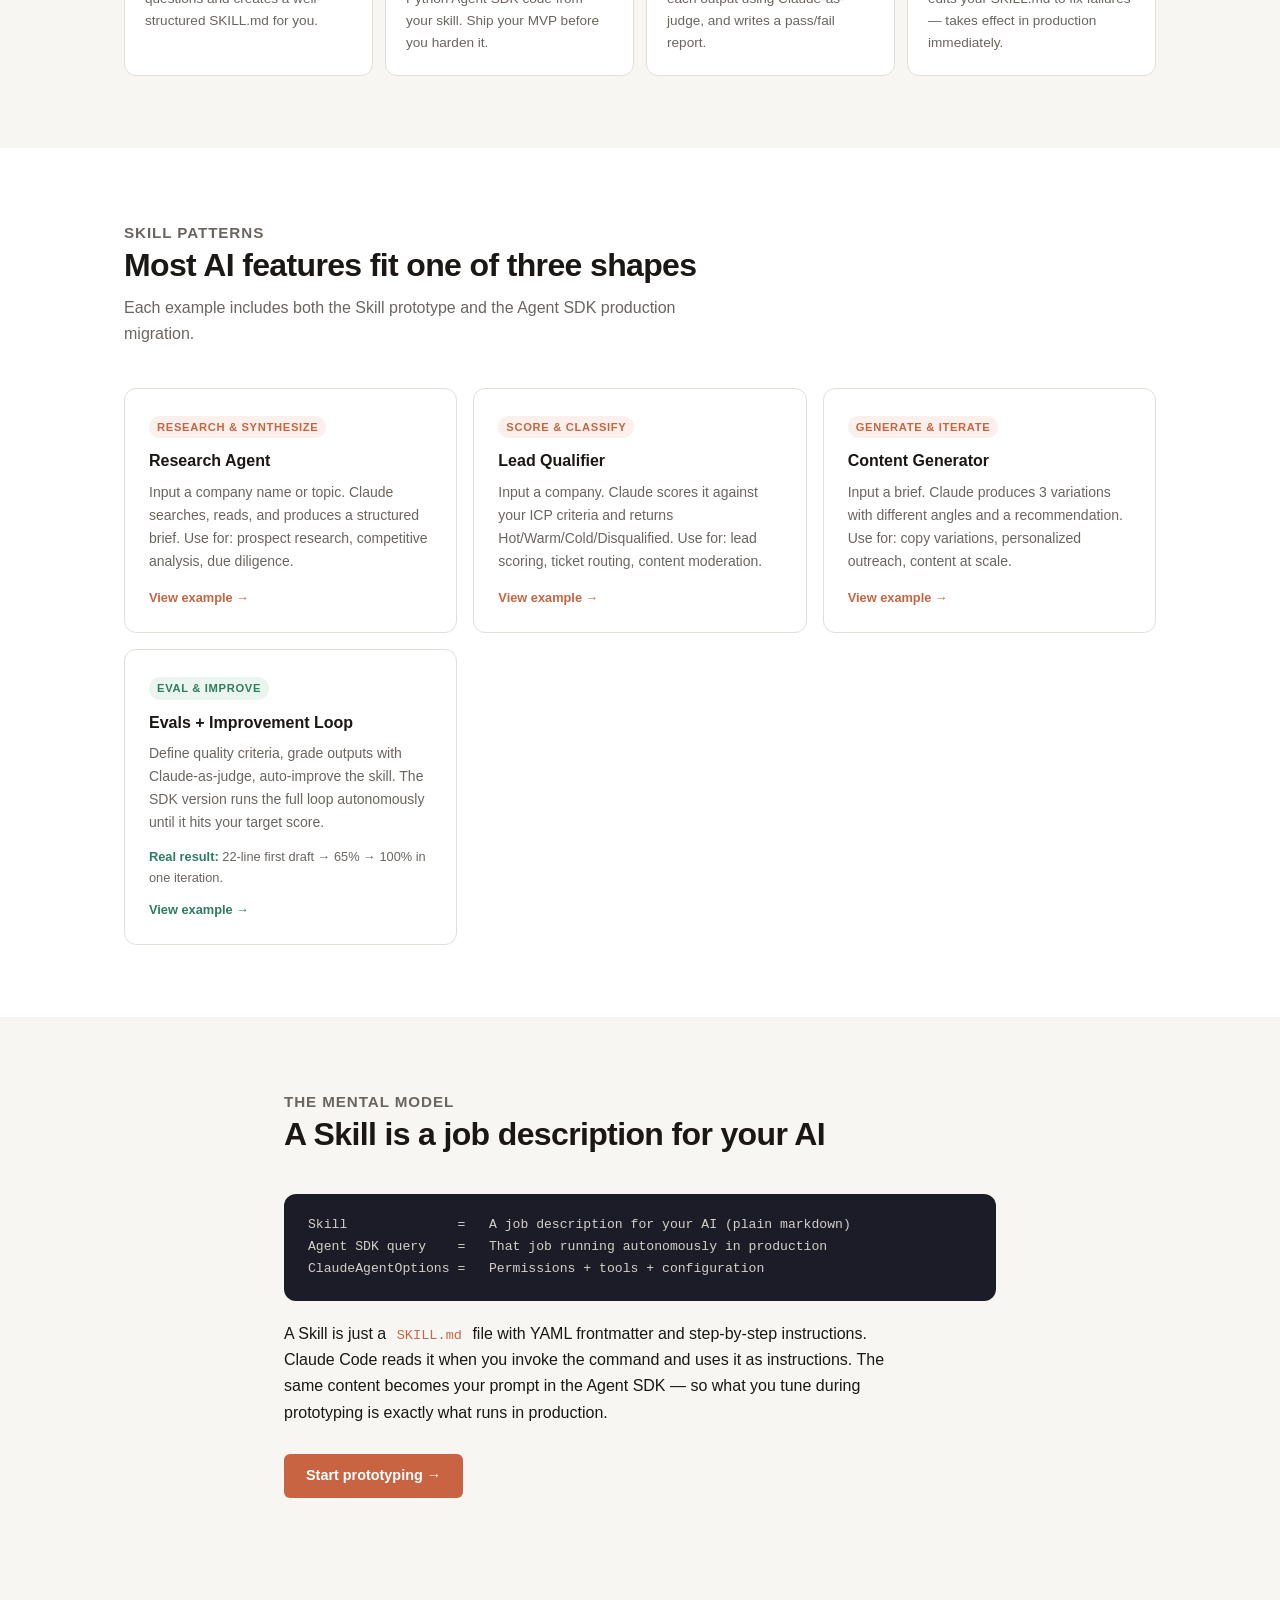
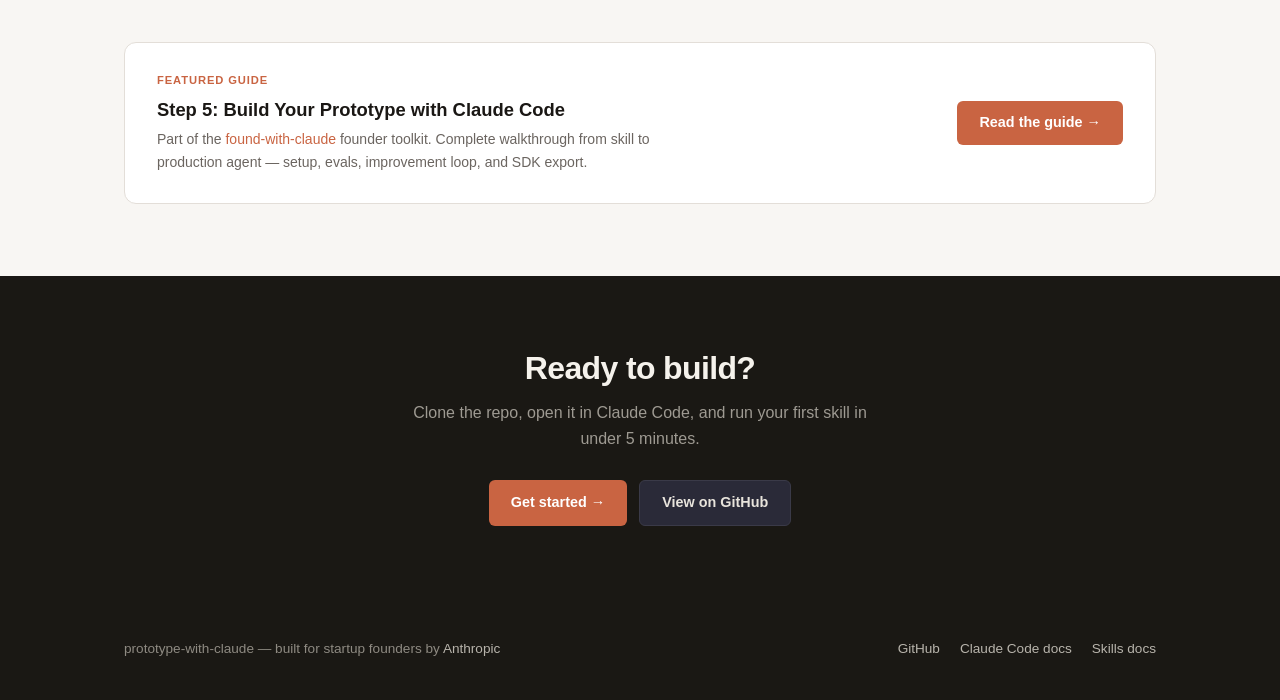
==== commit 6647a626: "Fix command order on homepage to match prototype→ship→harden workflow Co-Authored-By: Claude Sonnet " ====
--- a/docs/index.html
+++ b/docs/index.html
@@ -115,16 +115,16 @@
           <div class="cmd-desc">Guided wizard. Asks the right questions and creates a well-structured SKILL.md for you.</div>
         </div>
         <div class="cmd-card">
+          <div class="cmd-name">/export-to-sdk</div>
+          <div class="cmd-desc">Generates production-ready Python Agent SDK code from your skill. Ship your MVP before you harden it.</div>
+        </div>
+        <div class="cmd-card">
           <div class="cmd-name">/eval-skill</div>
           <div class="cmd-desc">Runs your test cases, grades each output using Claude-as-judge, and writes a pass/fail report.</div>
         </div>
         <div class="cmd-card">
           <div class="cmd-name">/improve-skill</div>
-          <div class="cmd-desc">Reads the eval report and directly edits your SKILL.md to fix the failure patterns.</div>
-        </div>
-        <div class="cmd-card">
-          <div class="cmd-name">/export-to-sdk</div>
-          <div class="cmd-desc">Generates production-ready Python (or TypeScript) Agent SDK code from your validated skill.</div>
+          <div class="cmd-desc">Reads the eval report and directly edits your SKILL.md to fix failures — takes effect in production immediately.</div>
         </div>
       </div>
     </div>
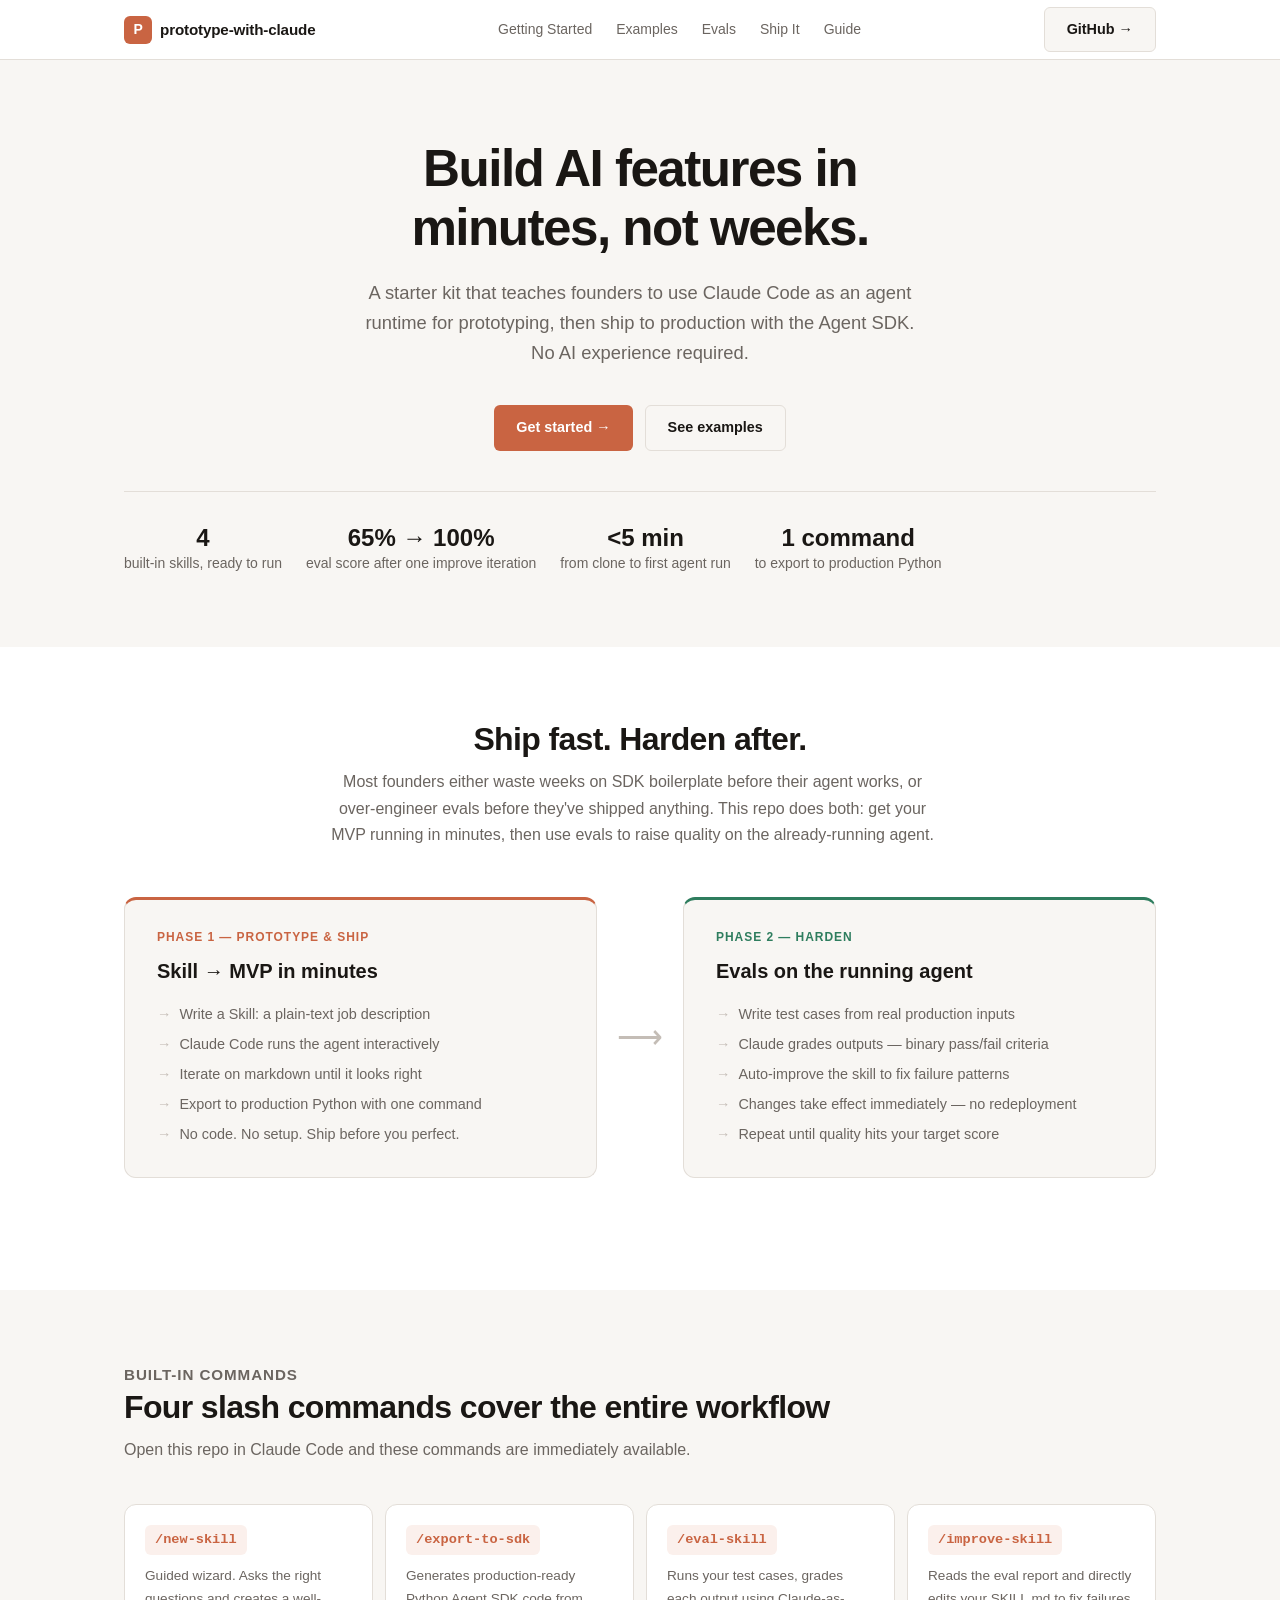
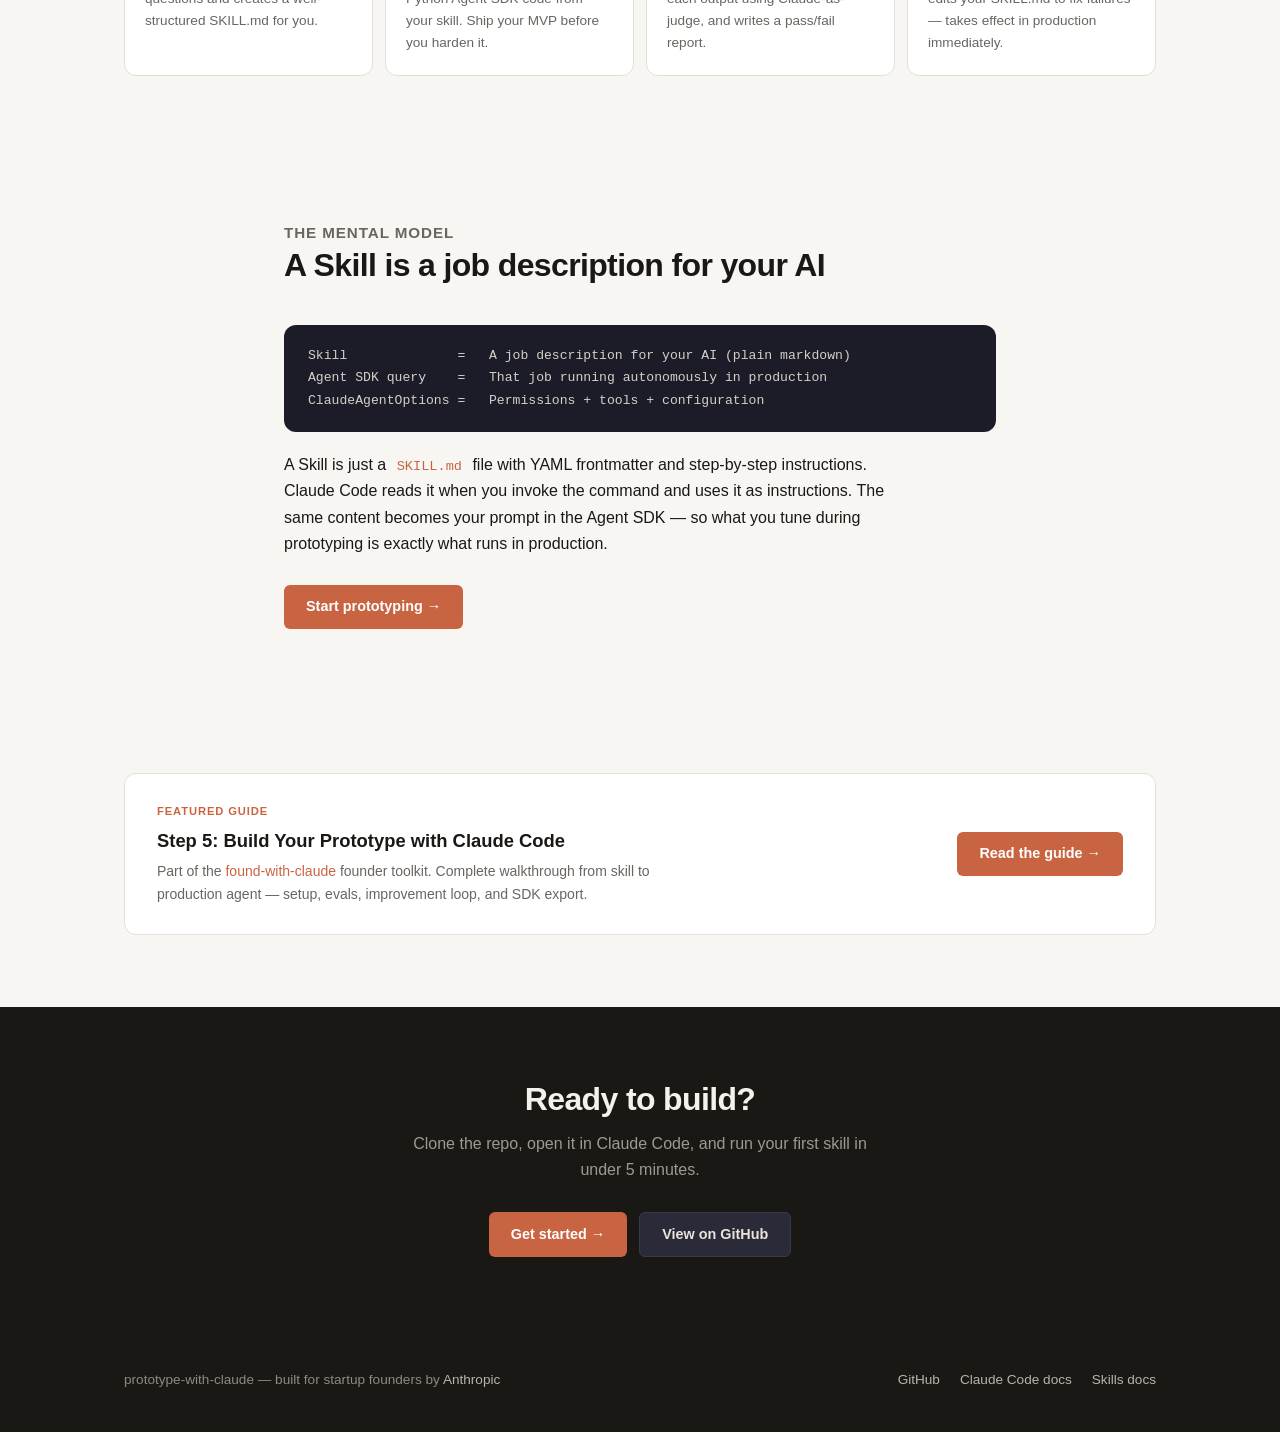
==== commit db7a5508: "Remove 'three skill patterns' section from homepage Co-Authored-By: Claude Sonnet 4.6 <noreply@anthr" ====
--- a/docs/index.html
+++ b/docs/index.html
@@ -130,58 +130,6 @@
     </div>
   </section>
 
-  <!-- Patterns -->
-  <section class="section">
-    <div class="container">
-      <div class="section-header">
-        <h4>Skill patterns</h4>
-        <h2>Most AI features fit one of three shapes</h2>
-        <p>Each example includes both the Skill prototype and the Agent SDK production migration.</p>
-      </div>
-      <div class="card-grid card-grid-2">
-        <a href="examples.html#research" class="card" style="text-decoration:none;color:inherit">
-          <div class="card-tag">Research &amp; Synthesize</div>
-          <div class="card-title">Research Agent</div>
-          <div class="card-desc">
-            Input a company name or topic. Claude searches, reads, and produces a structured brief.
-            Use for: prospect research, competitive analysis, due diligence.
-          </div>
-          <div style="margin-top:14px;font-size:0.8rem;color:var(--accent);font-weight:600">View example →</div>
-        </a>
-        <a href="examples.html#qualifier" class="card" style="text-decoration:none;color:inherit">
-          <div class="card-tag">Score &amp; Classify</div>
-          <div class="card-title">Lead Qualifier</div>
-          <div class="card-desc">
-            Input a company. Claude scores it against your ICP criteria and returns Hot/Warm/Cold/Disqualified.
-            Use for: lead scoring, ticket routing, content moderation.
-          </div>
-          <div style="margin-top:14px;font-size:0.8rem;color:var(--accent);font-weight:600">View example →</div>
-        </a>
-        <a href="examples.html#content" class="card" style="text-decoration:none;color:inherit">
-          <div class="card-tag">Generate &amp; Iterate</div>
-          <div class="card-title">Content Generator</div>
-          <div class="card-desc">
-            Input a brief. Claude produces 3 variations with different angles and a recommendation.
-            Use for: copy variations, personalized outreach, content at scale.
-          </div>
-          <div style="margin-top:14px;font-size:0.8rem;color:var(--accent);font-weight:600">View example →</div>
-        </a>
-        <a href="evals.html" class="card" style="text-decoration:none;color:inherit">
-          <div class="card-tag green">Eval &amp; Improve</div>
-          <div class="card-title">Evals + Improvement Loop</div>
-          <div class="card-desc">
-            Define quality criteria, grade outputs with Claude-as-judge, auto-improve the skill.
-            The SDK version runs the full loop autonomously until it hits your target score.
-          </div>
-          <div style="margin-top:12px;font-size:0.8rem;color:var(--text-muted)">
-            <strong style="color:var(--green)">Real result:</strong> 22-line first draft → 65% → 100% in one iteration.
-          </div>
-          <div style="margin-top:10px;font-size:0.8rem;color:var(--green);font-weight:600">View example →</div>
-        </a>
-      </div>
-    </div>
-  </section>
-
   <!-- Mental model -->
   <section class="section section-alt">
     <div class="container" style="max-width:760px">
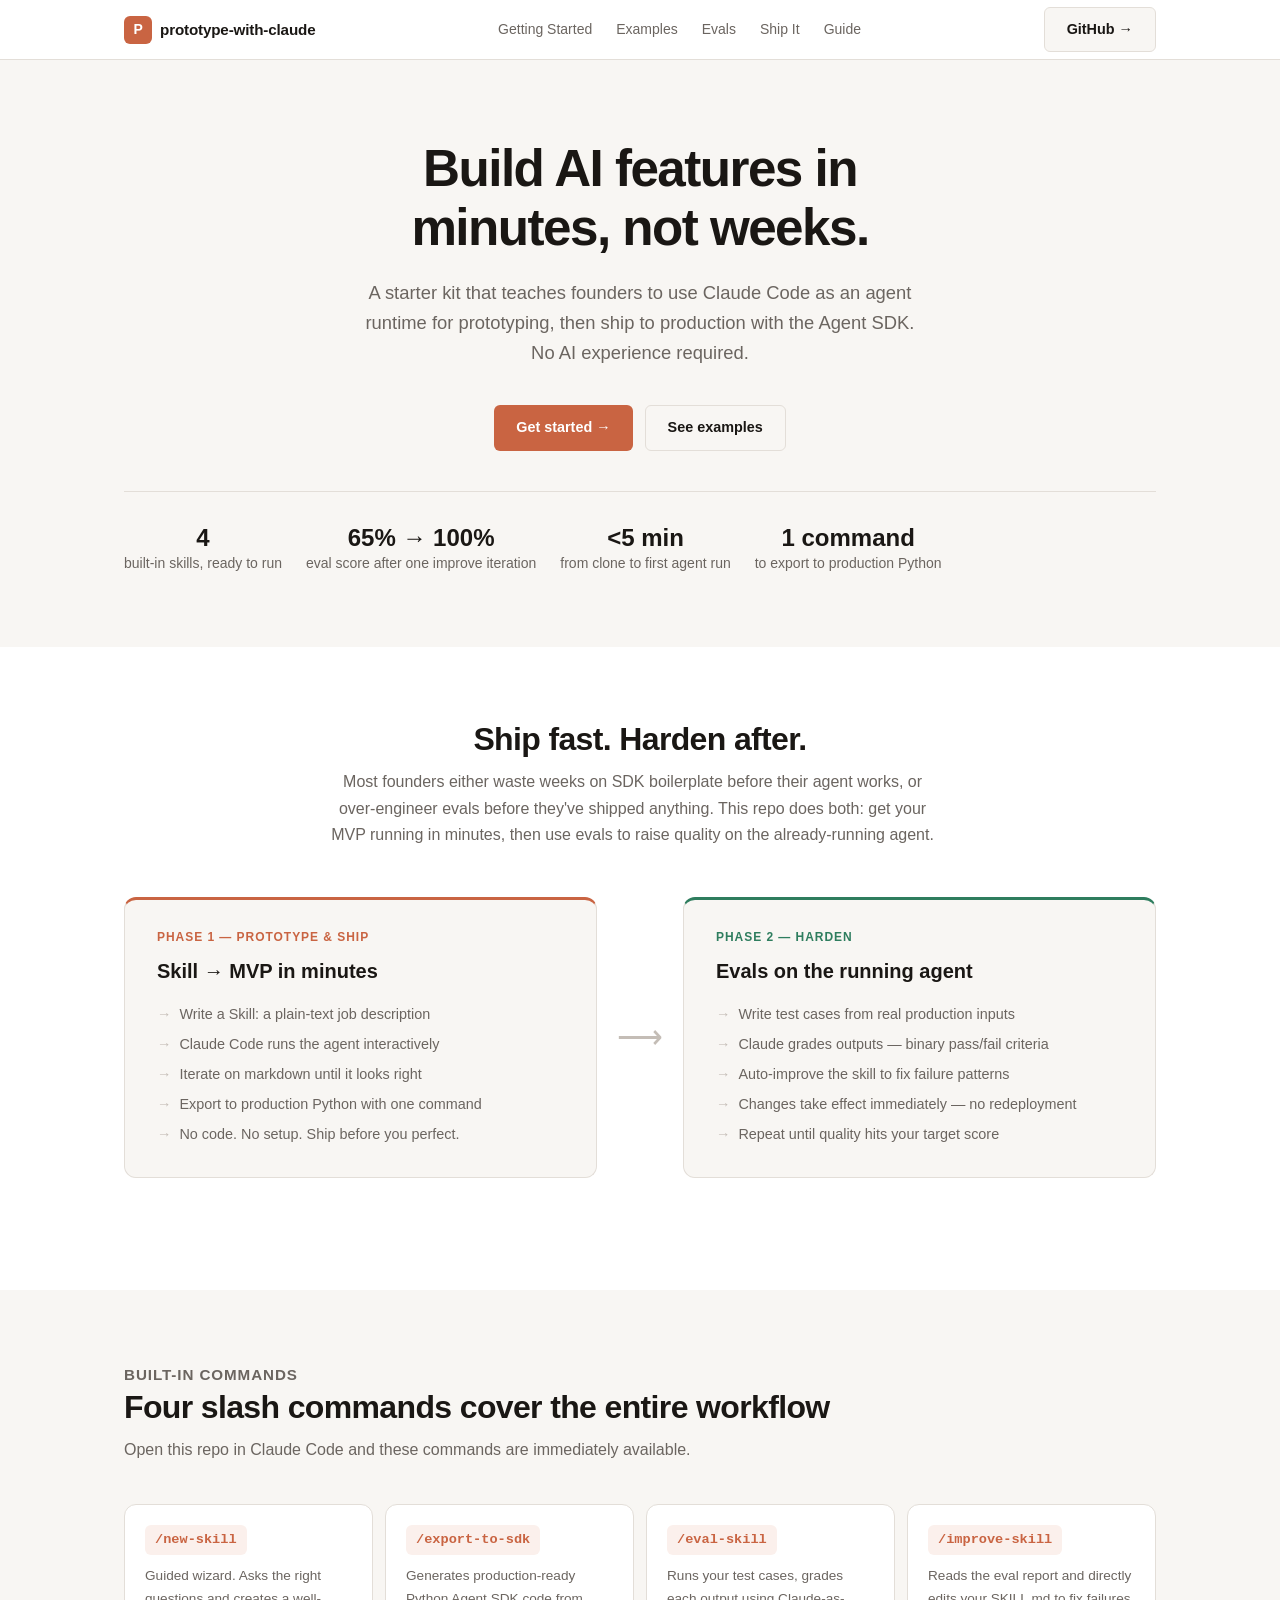
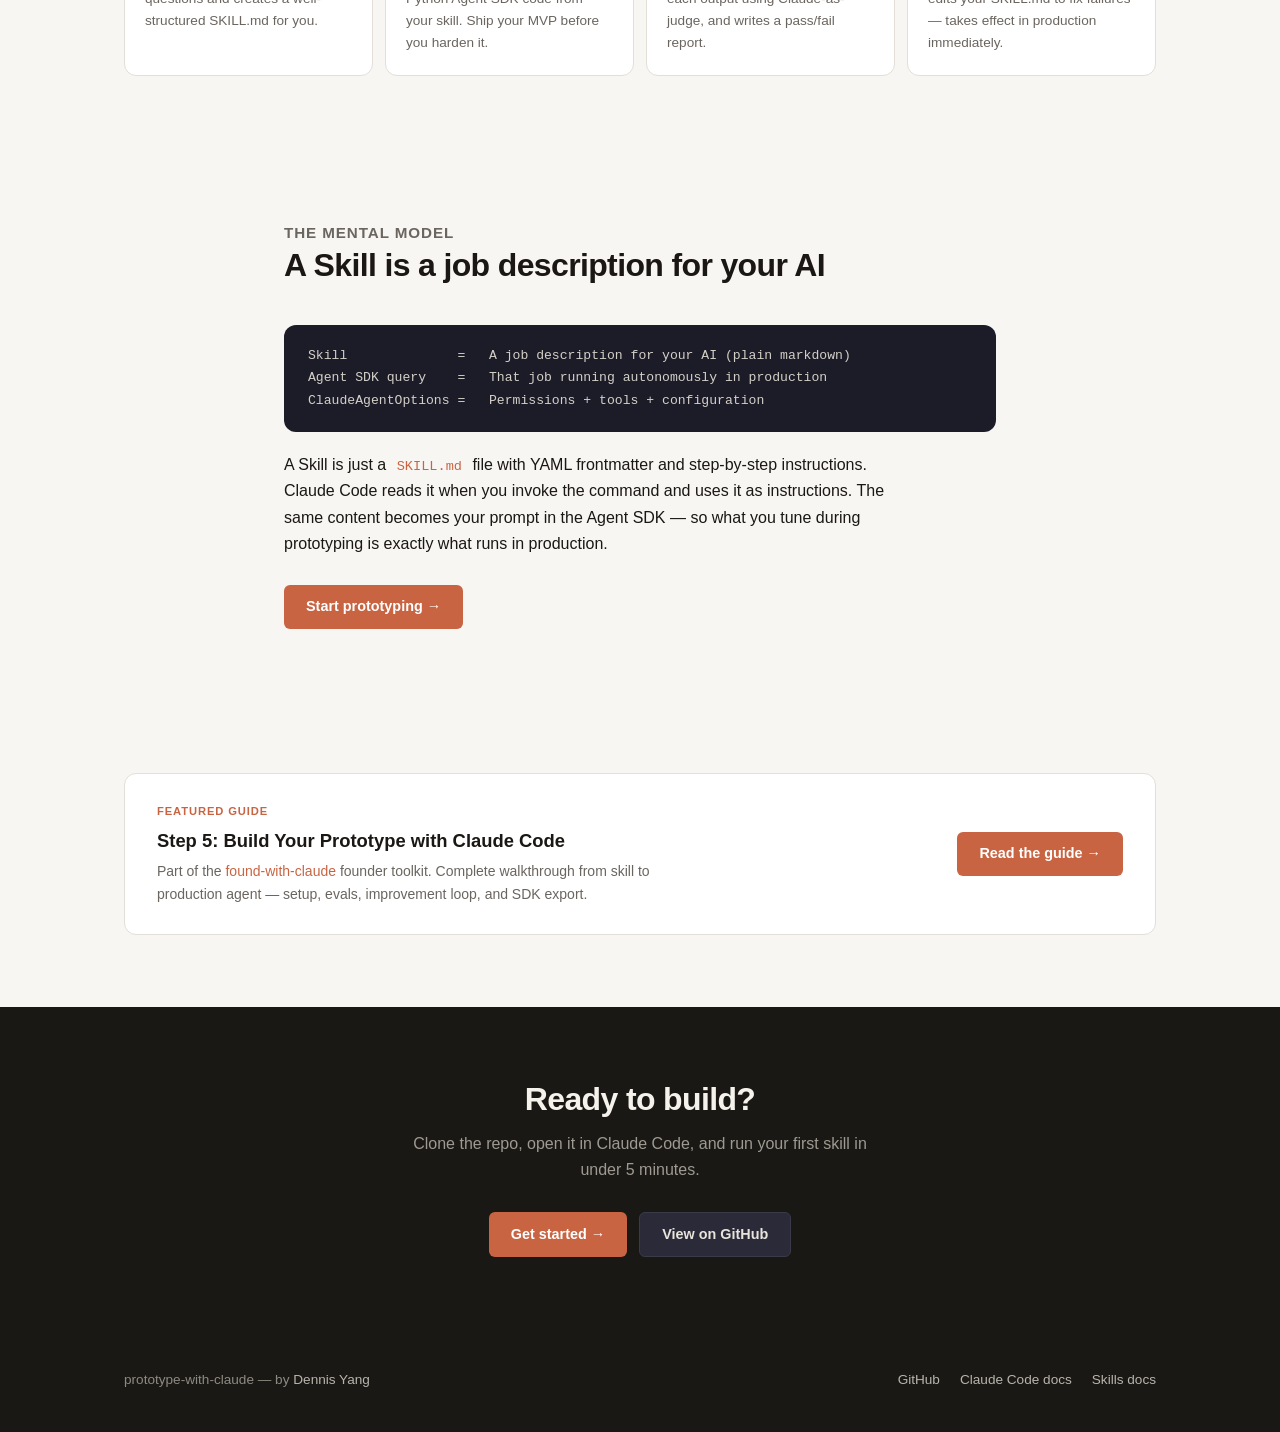
==== commit 6810d556: "Update footer attribution to Dennis Yang (github.com/sinned) Co-Authored-By: Claude Sonnet 4.6 <nore" ====
--- a/docs/index.html
+++ b/docs/index.html
@@ -187,7 +187,7 @@
 
 <footer>
   <div class="footer-inner">
-    <span>prototype-with-claude — built for startup founders by <a href="https://anthropic.com" target="_blank">Anthropic</a></span>
+    <span>prototype-with-claude — by <a href="https://github.com/sinned" target="_blank">Dennis Yang</a></span>
     <div style="display:flex;gap:20px">
       <a href="https://github.com/sinned/prototype-with-claude" target="_blank">GitHub</a>
       <a href="https://code.claude.com/docs" target="_blank">Claude Code docs</a>
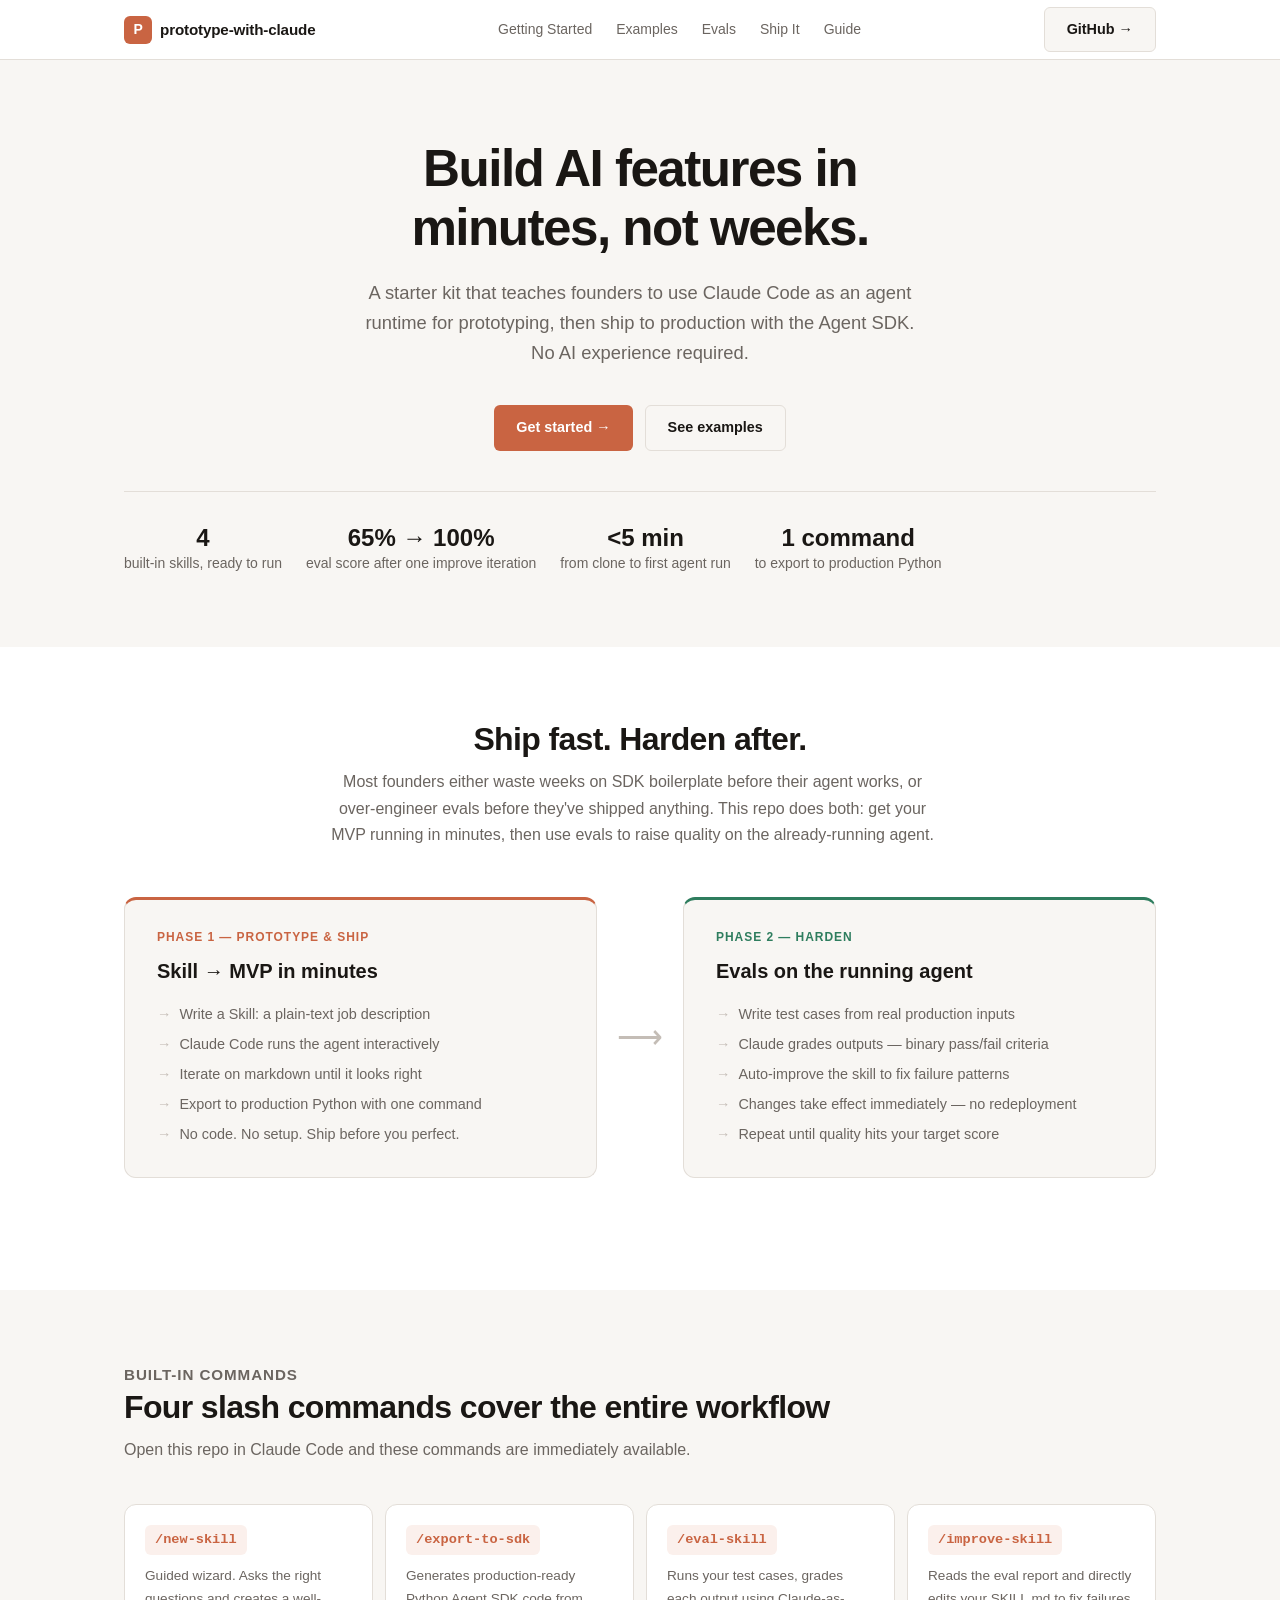
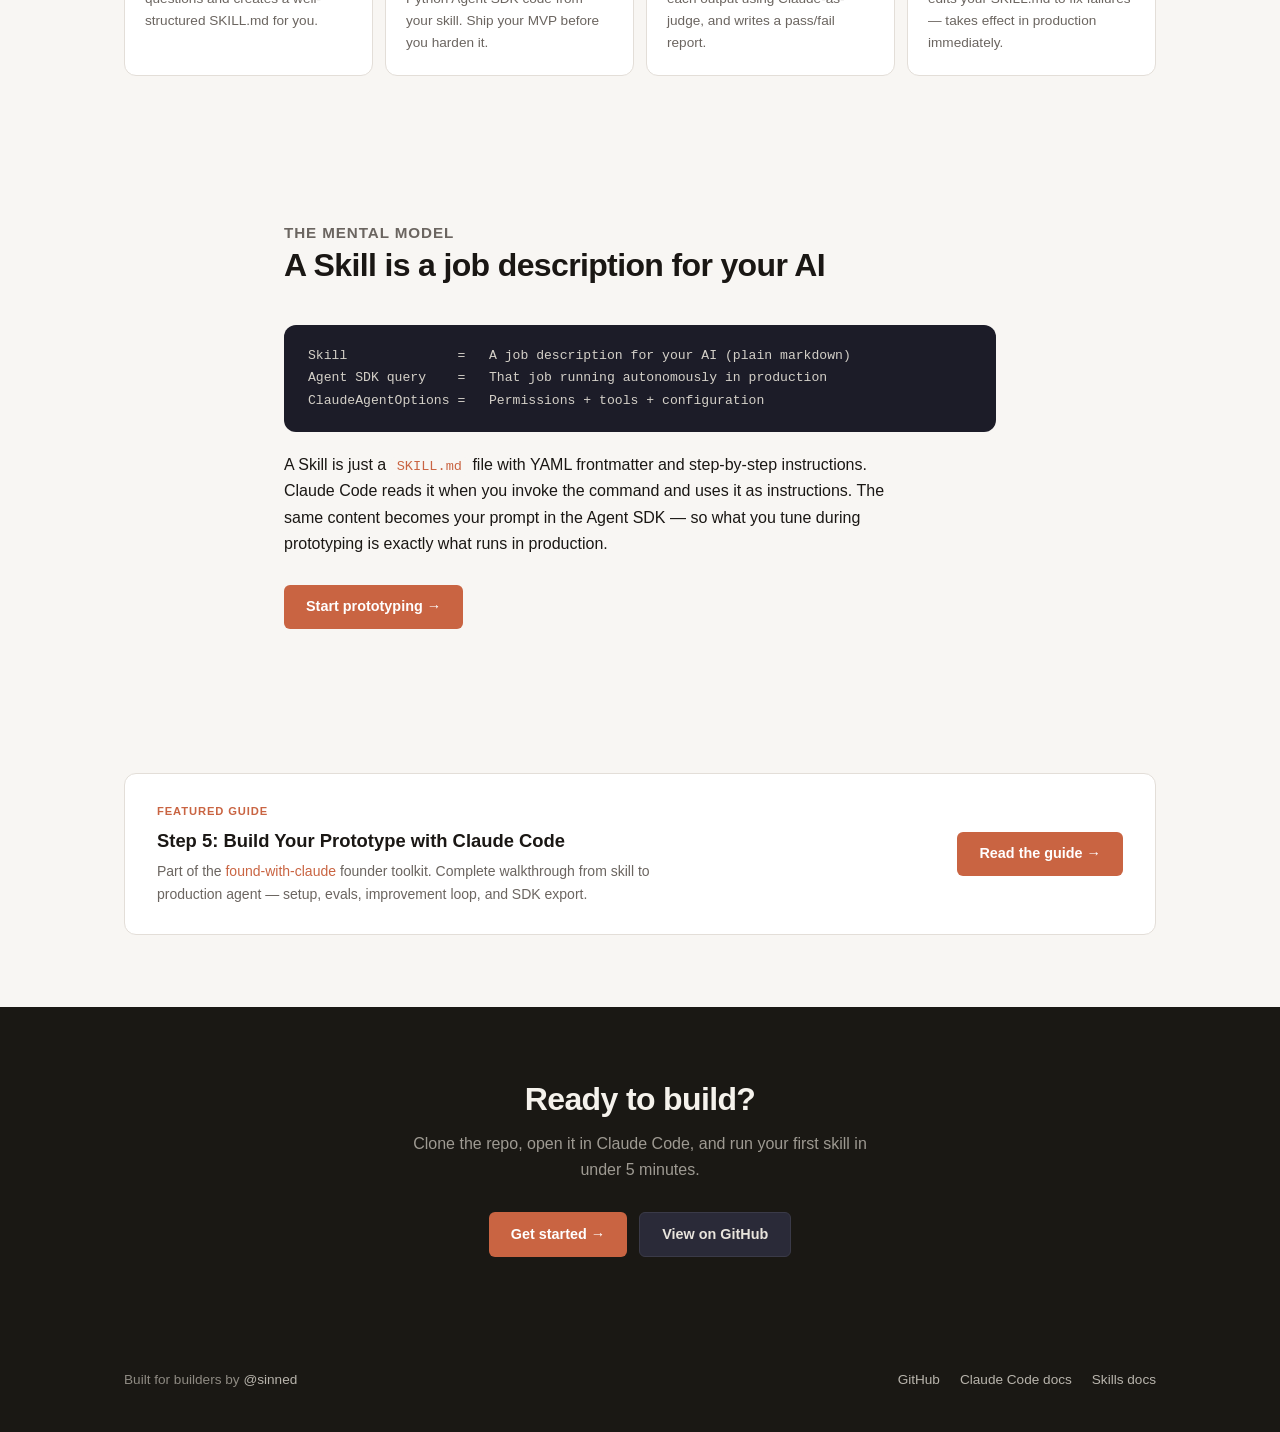
==== commit fe54e0dd: "Footer: 'Built for builders by @sinned' Co-Authored-By: Claude Sonnet 4.6 <noreply@anthropic.com>" ====
--- a/docs/index.html
+++ b/docs/index.html
@@ -187,7 +187,7 @@
 
 <footer>
   <div class="footer-inner">
-    <span>prototype-with-claude — by <a href="https://github.com/sinned" target="_blank">Dennis Yang</a></span>
+    <span>Built for builders by <a href="https://github.com/sinned" target="_blank">@sinned</a></span>
     <div style="display:flex;gap:20px">
       <a href="https://github.com/sinned/prototype-with-claude" target="_blank">GitHub</a>
       <a href="https://code.claude.com/docs" target="_blank">Claude Code docs</a>
